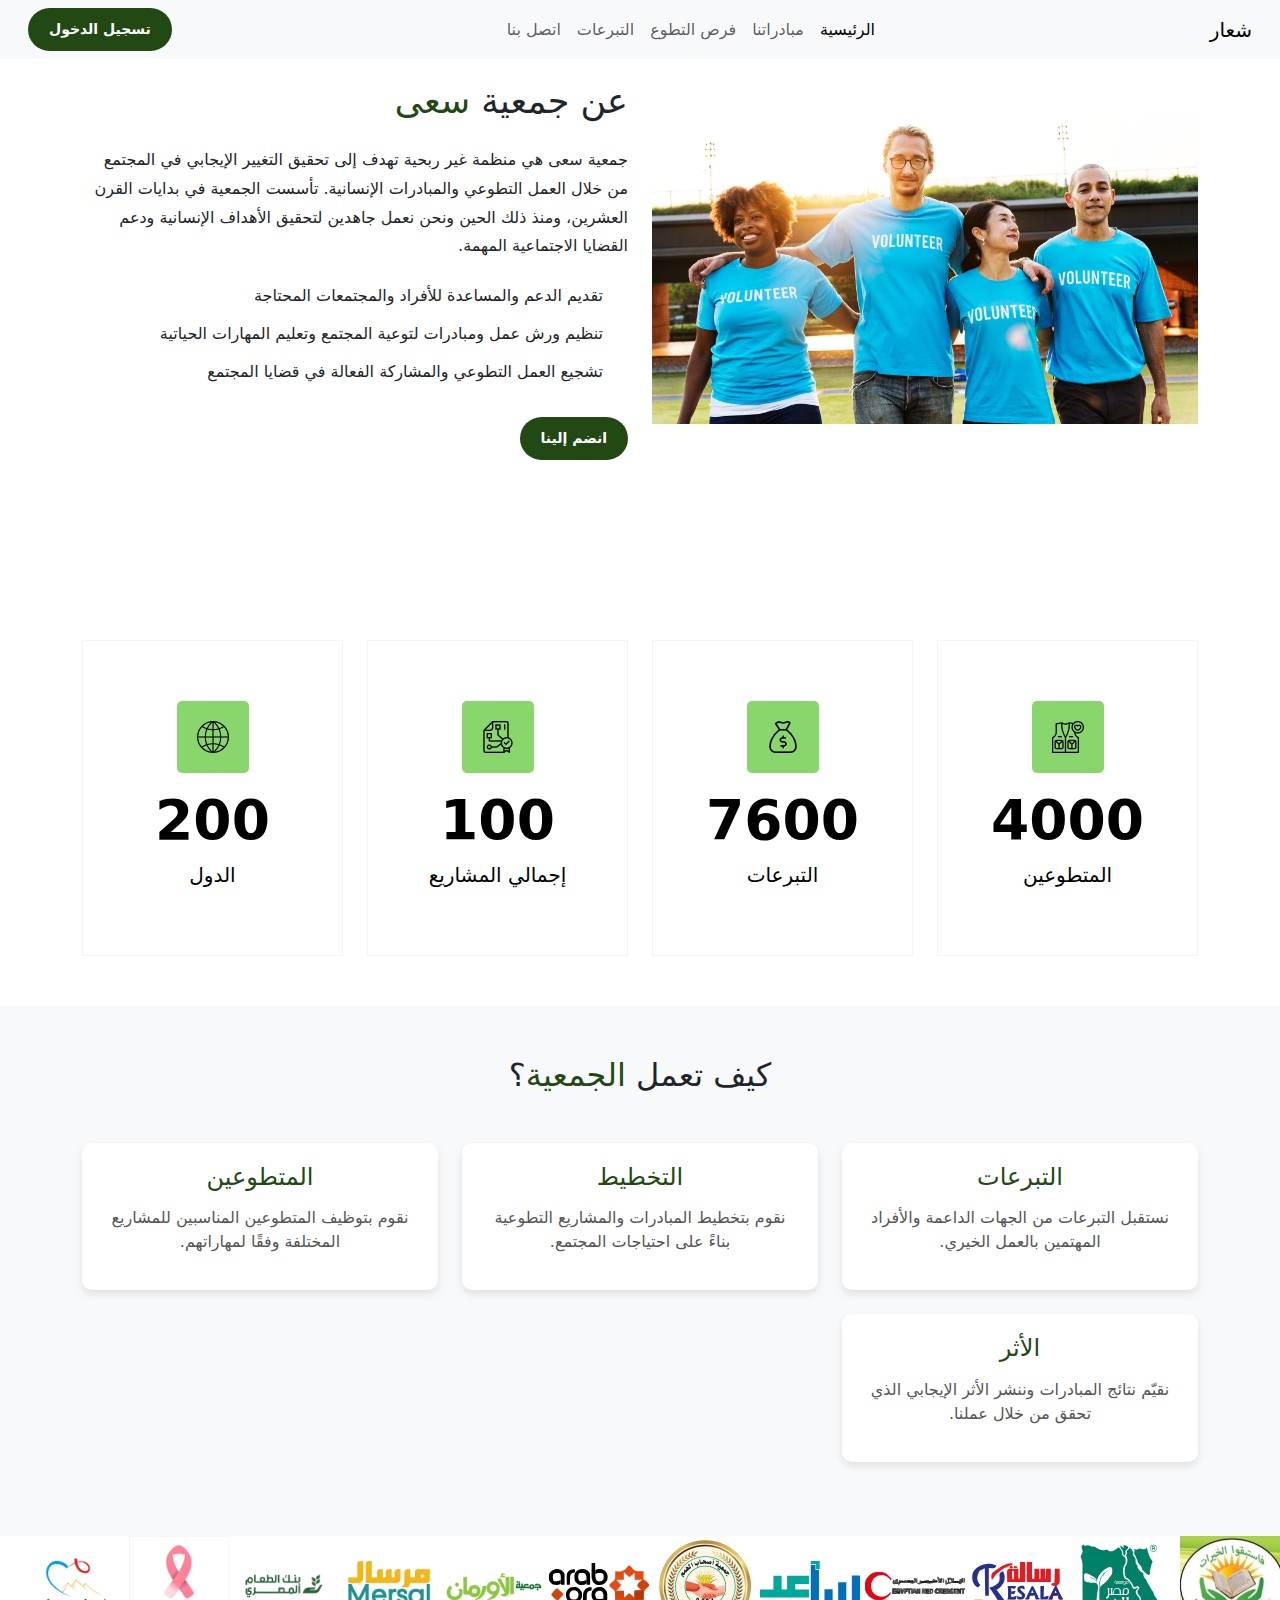
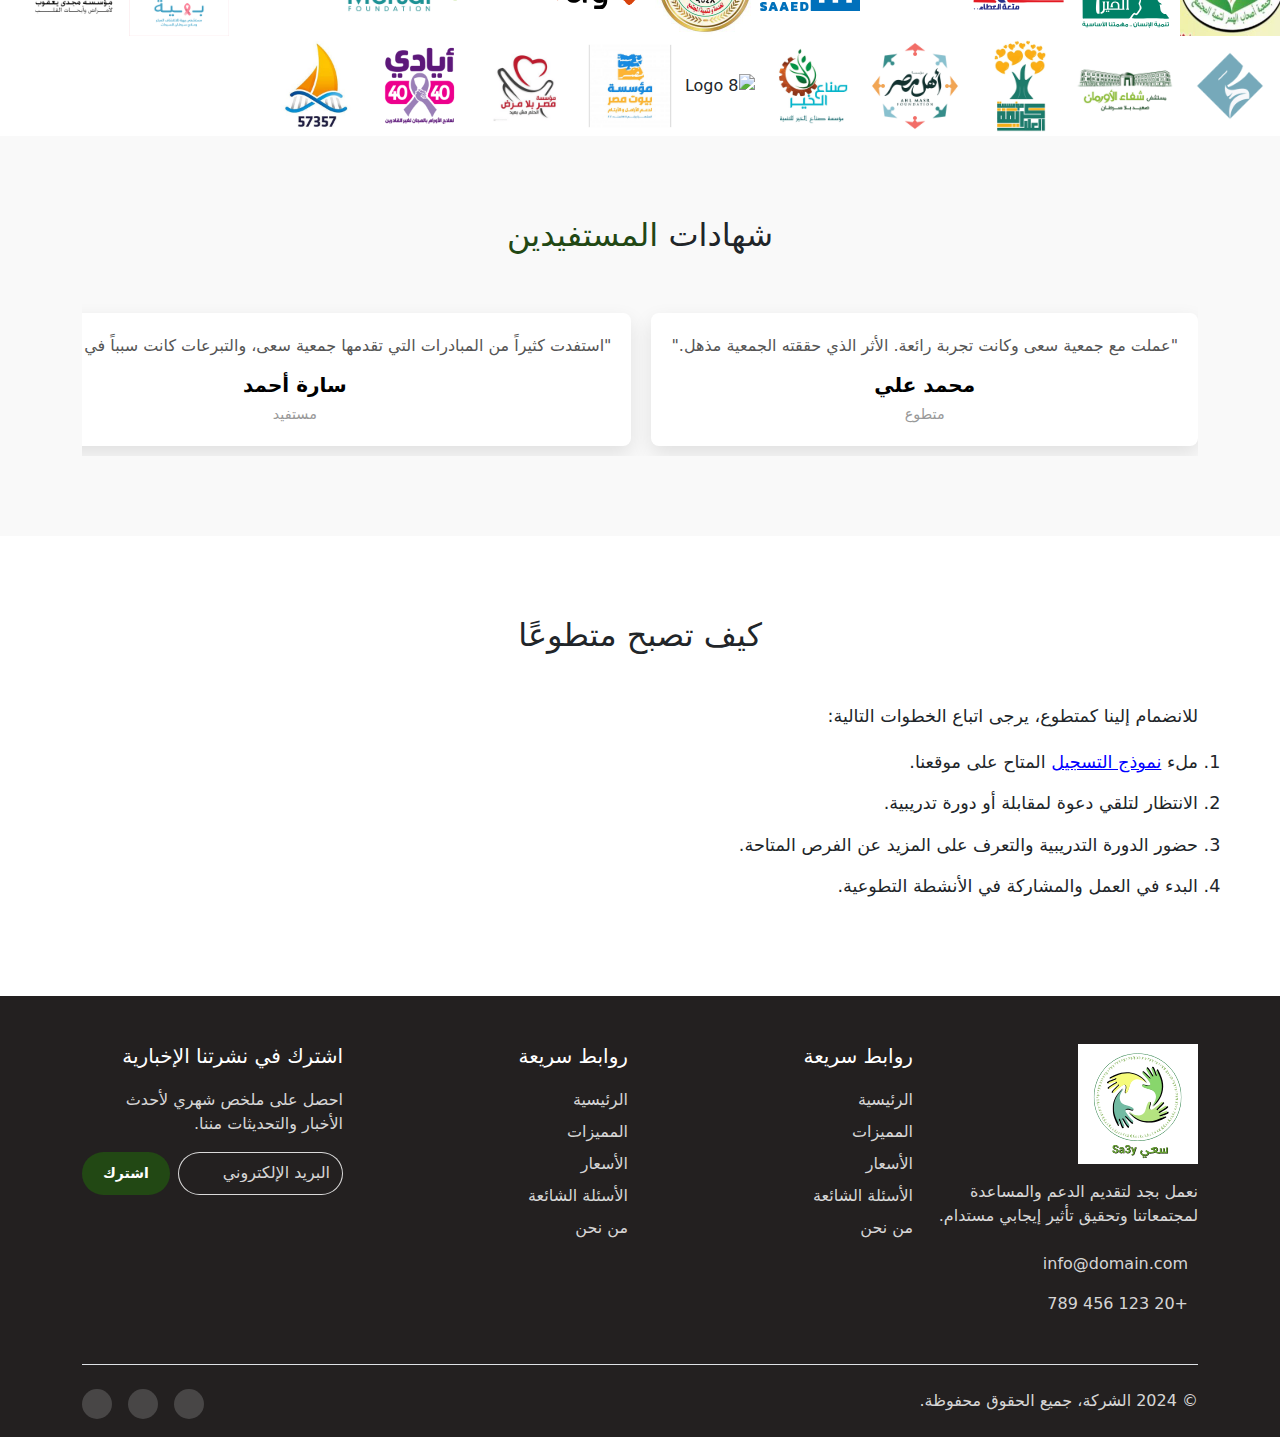
==== index.html @ 7fe9bce1 "feat: :lipstick: add more slick imgs" ====
<!DOCTYPE html>
<html lang="ar" dir="rtl">
  <head>
    <meta charset="UTF-8" />
    <meta name="viewport" content="width=device-width, initial-scale=1.0" />
    <title>Sayee</title>

    <link rel="stylesheet" href="css/bootstrap.min.css" />
    <link rel="stylesheet" href="css/variables.css" />
    <link rel="stylesheet" href="css/styles.css" />
    <link
      rel="stylesheet"
      href="https://cdnjs.cloudflare.com/ajax/libs/font-awesome/6.6.0/css/all.min.css"
      integrity="sha512-Kc323vGBEqzTmouAECnVceyQqyqdsSiqLQISBL29aUW4U/M7pSPA/gEUZQqv1cwx4OnYxTxve5UMg5GT6L4JJg=="
      crossorigin="anonymous"
      referrerpolicy="no-referrer"
    />

    <link rel="preconnect" href="https://fonts.googleapis.com" />
    <link rel="preconnect" href="https://fonts.gstatic.com" crossorigin />
    <link
      href="https://fonts.googleapis.com/css2?family=Yeseva+One&display=swap"
      rel="stylesheet"
    />

    <!-- slick -->
    <link
      rel="stylesheet"
      href="https://cdnjs.cloudflare.com/ajax/libs/slick-carousel/1.9.0/slick.min.css"
      integrity="sha512-yHknP1/AwR+yx26cB1y0cjvQUMvEa2PFzt1c9LlS4pRQ5NOTZFWbhBig+X9G9eYW/8m0/4OXNx8pxJ6z57x0dw=="
      crossorigin="anonymous"
      referrerpolicy="no-referrer"
    />

    <link
      rel="stylesheet"
      href="https://cdnjs.cloudflare.com/ajax/libs/slick-carousel/1.9.0/slick-theme.min.css"
      integrity="sha512-17EgCFERpgZKcm0j0fEq1YCJuyAWdz9KUtv1EjVuaOz8pDnh/0nZxmU6BBXwaaxqoi9PQXnRWqlcDB027hgv9A=="
      crossorigin="anonymous"
      referrerpolicy="no-referrer"
    />
  </head>
  <body>
    <header>
      <nav
        class="navbar navbar-expand-lg bg-body-tertiary position-fixed w-100 z-3"
      >
        <div class="container-fluid">
          <a class="navbar-brand" href="/">شعار</a>
          <button
            class="navbar-toggler"
            type="button"
            data-bs-toggle="collapse"
            data-bs-target="#navbarSupportedContent"
            aria-controls="navbarSupportedContent"
            aria-expanded="false"
            aria-label="تبديل التنقل"
          >
            <span class="navbar-toggler-icon"></span>
          </button>
          <div class="collapse navbar-collapse" id="navbarSupportedContent">
            <ul class="navbar-nav mx-auto mb-2 mb-lg-0">
              <li class="nav-item">
                <a class="nav-link active" aria-current="page" href="index.html"
                  >الرئيسية</a
                >
              </li>
              <li class="nav-item">
                <a class="nav-link" href="about.html">مبادراتنا</a>
              </li>
              <li class="nav-item">
                <a class="nav-link" href="volunteer-opportunity.html"
                  >فرص التطوع</a
                >
              </li>
              <li class="nav-item">
                <a class="nav-link" href="donate.html">التبرعات</a>
              </li>
              <li class="nav-item">
                <a class="nav-link" href="contact.html">اتصل بنا</a>
              </li>
            </ul>
            <a class="btn ms-3" href="login.html">تسجيل الدخول</a>
          </div>
        </div>
      </nav>
    </header>

    <section class="about-us section-padding">
      <div class="container">
        <div class="row align-items-center">
          <div class="col-12 col-lg-6 mb-4 mb-lg-0">
            <div>
              <img
                src="assets/imgs/aboutPage/vision.jpg"
                alt="mission"
                loading="lazy"
              />
            </div>
          </div>
          <div class="col-12 col-lg-6">
            <div class="about-txt">
              <h2 class="section-title mb-4">
                عن جمعية <span class="color">سعى</span>
              </h2>
              <p>
                جمعية سعى هي منظمة غير ربحية تهدف إلى تحقيق التغيير الإيجابي في
                المجتمع من خلال العمل التطوعي والمبادرات الإنسانية. تأسست
                الجمعية في بدايات القرن العشرين، ومنذ ذلك الحين ونحن نعمل جاهدين
                لتحقيق الأهداف الإنسانية ودعم القضايا الاجتماعية المهمة.
              </p>
              <ul>
                <li>تقديم الدعم والمساعدة للأفراد والمجتمعات المحتاجة</li>
                <li>
                  تنظيم ورش عمل ومبادرات لتوعية المجتمع وتعليم المهارات الحياتية
                </li>
                <li>تشجيع العمل التطوعي والمشاركة الفعالة في قضايا المجتمع</li>
              </ul>
              <a href="#" class="btn">انضم إلينا</a>
            </div>
          </div>
        </div>
      </div>
    </section>

    <section class="counter-area">
      <div class="container">
        <div class="row">
          <div class="col-md-3 col-sm-6">
            <div class="single-counter">
              <img src="assets/imgs/homePage/ct1.png" alt="ct1" />
              <span class="counter">4000</span>
              <h3>المتطوعين</h3>
            </div>
          </div>
          <div class="col-md-3 col-sm-6">
            <div class="single-counter">
              <img src="assets/imgs/homePage/ct2.png" alt="ct2" />
              <span class="counter">7600</span>
              <h3>التبرعات</h3>
            </div>
          </div>
          <div class="col-md-3 col-sm-6">
            <div class="single-counter">
              <img src="assets/imgs/homePage/ct3.png" alt="ct3" />
              <span class="counter">100</span>
              <h3>إجمالي المشاريع</h3>
            </div>
          </div>
          <div class="col-md-3 col-sm-6">
            <div class="single-counter">
              <img src="assets/imgs/homePage/ct4.png" alt="ct4" />
              <span class="counter">200</span>
              <h3>الدول</h3>
            </div>
          </div>
        </div>
      </div>
    </section>

    <section id="how-it-works" class="how-it-works section-padding">
      <div class="container">
        <h2 class="section-title mb-5">
          كيف تعمل <span class="color">الجمعية</span>؟
        </h2>
        <div class="row">
          <div class="col-md-6 col-lg-4 mb-4">
            <div class="step">
              <h3>التبرعات</h3>
              <p>
                نستقبل التبرعات من الجهات الداعمة والأفراد المهتمين بالعمل
                الخيري.
              </p>
            </div>
          </div>
          <div class="col-md-6 col-lg-4 mb-4">
            <div class="step">
              <h3>التخطيط</h3>
              <p>
                نقوم بتخطيط المبادرات والمشاريع التطوعية بناءً على احتياجات
                المجتمع.
              </p>
            </div>
          </div>
          <div class="col-md-6 col-lg-4 mb-4">
            <div class="step">
              <h3>المتطوعين</h3>
              <p>
                نقوم بتوظيف المتطوعين المناسبين للمشاريع المختلفة وفقًا
                لمهاراتهم.
              </p>
            </div>
          </div>
          <div class="col-md-6 col-lg-4 mb-4">
            <div class="step">
              <h3>الأثر</h3>
              <p>
                نقيّم نتائج المبادرات وننشر الأثر الإيجابي الذي تحقق من خلال
                عملنا.
              </p>
            </div>
          </div>
        </div>
      </div>
    </section>

    <div class="slick">
      <img src="assets/imgs/scroller_logos/logo_1.svg" alt="Logo 1" />
      <img src="assets/imgs/scroller_logos/logo_2.svg" alt="Logo 2" />
      <img src="assets/imgs/scroller_logos/logo_3.svg" alt="Logo 3" />
      <img src="assets/imgs/scroller_logos/logo_4.svg" alt="Logo 4" />
      <img src="assets/imgs/scroller_logos/logo_5.svg" alt="Logo 5" />
      <img src="assets/imgs/scroller_logos/logo_6.svg" alt="Logo 6" />
      <img src="assets/imgs/scroller_logos/logo_7.svg" alt="Logo 7" />
      <img src="assets/imgs/scroller_logos/logo_8.svg" alt="Logo 8" />
      <img src="assets/imgs/scroller_logos/logo_9.png" alt="Logo 8" />
      <img src="assets/imgs/scroller_logos/logo_10.png" alt="Logo 8" />
      <img src="assets/imgs/scroller_logos/logo_11.png" alt="Logo 8" />
      <img src="assets/imgs/scroller_logos/logo_12.png" alt="Logo 8" />
      <img src="assets/imgs/scroller_logos/logo_13.png" alt="Logo 8" />
      <img src="assets/imgs/scroller_logos/logo_14.png" alt="Logo 8" />
      <img src="assets/imgs/scroller_logos/logo_15.png" alt="Logo 8" />
      <img src="assets/imgs/scroller_logos/logo_16.png" alt="Logo 8" />
      <img src="assets/imgs/scroller_logos/logo_17.png" alt="Logo 8" />
      <img src="assets/imgs/scroller_logos/logo_18.png" alt="Logo 8" />
      <img src="assets/imgs/scroller_logos/logo_19.png" alt="Logo 8" />
      <img src="assets/imgs/scroller_logos/logo_20.png" alt="Logo 8" />
      <img src="assets/imgs/scroller_logos/logo_21.png" alt="Logo 8" />
      <img src="assets/imgs/scroller_logos/logo_22.jpg" alt="Logo 8" />
    </div>

    <section class="testimonials section-padding">
      <div class="container">
        <h2 class="section-title mb-5 text-center">
          شهادات <span class="color">المستفيدين</span>
        </h2>
        <div class="testimonials-wrapper">
          <div class="testimonial">
            <p>
              "عملت مع جمعية سعى وكانت تجربة رائعة. الأثر الذي حققته الجمعية
              مذهل."
            </p>
            <h5>محمد علي</h5>
            <span>متطوع</span>
          </div>
          <div class="testimonial">
            <p>
              "استفدت كثيراً من المبادرات التي تقدمها جمعية سعى، والتبرعات كانت
              سبباً في تحسين حياتي."
            </p>
            <h5>سارة أحمد</h5>
            <span>مستفيد</span>
          </div>
          <div class="testimonial">
            <p>"دائماً ما أجد الدعم والتوجيه من الجمعية."</p>
            <h5>أحمد خالد</h5>
            <span>مستفيد</span>
          </div>
          <div class="testimonial">
            <p>"دائماً ما أجد الدعم والتوجيه من الجمعية."</p>
            <h5>أحمد خالد</h5>
            <span>مستفيد</span>
          </div>
          <div class="testimonial">
            <p>"دائماً ما أجد الدعم والتوجيه من الجمعية."</p>
            <h5>أحمد خالد</h5>
            <span>مستفيد</span>
          </div>
          <div class="testimonial">
            <p>"دائماً ما أجد الدعم والتوجيه من الجمعية."</p>
            <h5>أحمد خالد</h5>
            <span>مستفيد</span>
          </div>
          <div class="testimonial">
            <p>"دائماً ما أجد الدعم والتوجيه من الجمعية."</p>
            <h5>أحمد خالد</h5>
            <span>مستفيد</span>
          </div>
        </div>
      </div>
    </section>

    <section class="volunteer-registration section-padding">
      <div class="container">
        <h2 class="section-title mb-5 text-center">كيف تصبح متطوعًا</h2>
        <p>للانضمام إلينا كمتطوع، يرجى اتباع الخطوات التالية:</p>
        <ol>
          <li>
            ملء
            <a
              href="#"
              style="text-decoration: underline; color: inherit; color: blue"
              >نموذج التسجيل</a
            >
            المتاح على موقعنا.
          </li>
          <li>الانتظار لتلقي دعوة لمقابلة أو دورة تدريبية.</li>
          <li>حضور الدورة التدريبية والتعرف على المزيد عن الفرص المتاحة.</li>
          <li>البدء في العمل والمشاركة في الأنشطة التطوعية.</li>
        </ol>
      </div>
    </section>

    <footer class="pt-5 pb-2">
      <div class="container">
        <div class="row">
          <div class="col-sm-4 col-md-6 col-lg-3 mb-4">
            <a
              href="/"
              class="d-flex align-items-center mb-3 link-body-emphasis text-decoration-none"
            >
              <img
                src="assets/imgs/logo.svg"
                alt="شعار"
                width="120"
                height="120"
              />
            </a>
            <p>
              نعمل بجد لتقديم الدعم والمساعدة لمجتمعاتنا وتحقيق تأثير إيجابي
              مستدام.
            </p>
            <ul class="contact-info d-flex flex-column gap-3 mt-4">
              <li class="d-flex">
                <span class="icon">
                  <i class="fa-solid fa-phone"></i>
                </span>
                <span>info@domain.com</span>
              </li>
              <li>
                <span class="icon">
                  <i class="fa-solid fa-envelope"></i>
                </span>
                <span>+20 123 456 789</span>
              </li>
            </ul>
          </div>

          <div class="col-sm-4 col-md-6 col-lg-3 mb-3">
            <h5>روابط سريعة</h5>
            <ul class="nav flex-column">
              <li class="nav-item mb-2">
                <a href="#" class="nav-link p-0">الرئيسية</a>
              </li>
              <li class="nav-item mb-2">
                <a href="#" class="nav-link p-0">المميزات</a>
              </li>
              <li class="nav-item mb-2">
                <a href="#" class="nav-link p-0">الأسعار</a>
              </li>
              <li class="nav-item mb-2">
                <a href="#" class="nav-link p-0">الأسئلة الشائعة</a>
              </li>
              <li class="nav-item mb-2">
                <a href="#" class="nav-link p-0">من نحن</a>
              </li>
            </ul>
          </div>

          <div class="col-sm-4 col-md-6 col-lg-3 mb-3">
            <h5>روابط سريعة</h5>
            <ul class="nav flex-column">
              <li class="nav-item mb-2">
                <a href="#" class="nav-link p-0">الرئيسية</a>
              </li>
              <li class="nav-item mb-2">
                <a href="#" class="nav-link p-0">المميزات</a>
              </li>
              <li class="nav-item mb-2">
                <a href="#" class="nav-link p-0">الأسعار</a>
              </li>
              <li class="nav-item mb-2">
                <a href="#" class="nav-link p-0">الأسئلة الشائعة</a>
              </li>
              <li class="nav-item mb-2">
                <a href="#" class="nav-link p-0">من نحن</a>
              </li>
            </ul>
          </div>

          <div class="col-sm-12 col-md-6 col-lg-3 mb-3">
            <form>
              <h5>اشترك في نشرتنا الإخبارية</h5>
              <p>احصل على ملخص شهري لأحدث الأخبار والتحديثات مننا.</p>
              <div class="d-flex flex-column flex-sm-row w-100 gap-2">
                <label for="newsletter1" class="visually-hidden"
                  >البريد الإلكتروني</label
                >
                <input
                  id="newsletter1"
                  type="text"
                  class="form-control"
                  placeholder="البريد الإلكتروني"
                />
                <button class="btn" type="button">اشترك</button>
              </div>
            </form>
          </div>
        </div>

        <div
          class="d-flex flex-column flex-sm-row justify-content-between pt-4 mt-4 border-top rights"
        >
          <p>© 2024 الشركة، جميع الحقوق محفوظة.</p>
          <ul class="list-unstyled d-flex">
            <li>
              <a class="link-body-emphasis" href="#">
                <i class="fa-brands fa-x-twitter"></i>
              </a>
            </li>
            <li class="me-3">
              <a class="link-body-emphasis" href="#">
                <i class="fa-brands fa-instagram"></i>
              </a>
            </li>
            <li class="me-3">
              <a class="link-body-emphasis" href="#">
                <i class="fa-brands fa-facebook"></i>
              </a>
            </li>
          </ul>
        </div>
      </div>
    </footer>

    <!-- slick -->

    <script
      src="https://cdnjs.cloudflare.com/ajax/libs/jquery/3.7.1/jquery.min.js"
      integrity="sha512-v2CJ7UaYy4JwqLDIrZUI/4hqeoQieOmAZNXBeQyjo21dadnwR+8ZaIJVT8EE2iyI61OV8e6M8PP2/4hpQINQ/g=="
      crossorigin="anonymous"
      referrerpolicy="no-referrer"
    ></script>
    <script
      src="https://cdnjs.cloudflare.com/ajax/libs/jquery-migrate/3.5.2/jquery-migrate.min.js"
      integrity="sha512-BzvgYEoHXuphX+g7B/laemJGYFdrq4fTKEo+B3PurSxstMZtwu28FHkPKXu6dSBCzbUWqz/rMv755nUwhjQypw=="
      crossorigin="anonymous"
      referrerpolicy="no-referrer"
    ></script>
    <script
      src="https://cdnjs.cloudflare.com/ajax/libs/slick-carousel/1.9.0/slick.min.js"
      integrity="sha512-HGOnQO9+SP1V92SrtZfjqxxtLmVzqZpjFFekvzZVWoiASSQgSr4cw9Kqd2+l8Llp4Gm0G8GIFJ4ddwZilcdb8A=="
      crossorigin="anonymous"
      referrerpolicy="no-referrer"
    ></script>

    <script src="js/bootstrap.min.js"></script>
    <script src="js/index.js"></script>
    <!-- slick -->
  </body>
</html>
---- css/variables.css ----
:root {
  --main-color: #224814;
  --white-color: #fff;
  --black-color: #000;
  --paragraph-color: #575a7b;
  --btn-hover-color: #73bba3;
  --main-transition: 0.4s;
  --bg-green-color: #b4e380;
  --border-color: #ededed;
}
---- css/styles.css ----
* {
  box-sizing: border-box;
  padding: 0;
  margin: 0;
}

body {
  font-family: system-ui;
  overflow-x: hidden;
  direction: rtl;
}
ul {
  list-style: none;
  padding: 0;
  margin: 0;
}
a {
  text-decoration: none;
}

.wrapper {
  padding-top: 120px;
}
img {
  max-width: 100%;
}
.section-padding {
  padding: 80px 0;
}
.color {
  color: var(--main-color);
}
.btn {
  background-color: var(--main-color);
  color: var(--white-color);
  padding: 10px 20px;
  font-size: 14px;
  letter-spacing: 0.5px;
  border-radius: 50px;
  font-weight: bold;
  transition: var(--main-transition);
}
.btn:hover,
.btn:active {
  background-color: var(--btn-hover-color);
  color: var(--black-color);
}

.about-us {
  .section-title {
    font-size: 35px;
  }
  p {
    font-size: 16px;
    line-height: 1.8;
  }
  ul {
    margin: 20px 0 30px;
    li {
      font-weight: 500;
      line-height: 30px;
      position: relative;
      margin-bottom: 8px;
      padding-right: 25px;
    }
    li:before {
      content: "\f058";
      font-family: fontawesome;
      position: absolute;
      right: 0;
      color: var(--main-color);
    }
  }
}

.slick {
  overflow: hidden;
  .slick-list {
    text-align: center;
  }
  .slick-track {
    display: flex !important;
    justify-content: center !important;
    align-items: center !important;
    gap: 50px;
  }

  .slick-slide {
    margin: 0 10px;
    padding: 0;
  }
  @media (max-width: 767px) {
    .slick-slide {
      width: 500px !important;
    }
  }
  img {
    width: 100px !important;
    height: auto;
  }
  @media (max-width: 767px) {
    img {
      width: 250px !important;
    }
  }
}

.counter-area {
  padding: 50px 0;
  margin-top: 50px;
  .single-counter {
    text-align: center;
    padding: 60px 0;
    transition: transform 0.4s ease, box-shadow 0.4s ease;
    border: 1px solid #80808017;
    img {
      background-color: #88d66c;
      padding: 20px;
      border-radius: 5px;
      max-width: 100%;
      object-fit: cover;
    }
    .counter {
      display: block;
      margin: 20px 0 15px;
      font-size: 55px;
      font-weight: 700;
      color: var(--black-color);
      line-height: 1;
    }
    h3 {
      font-weight: 400;
      font-size: 20px;
      color: var(--black-color);
    }
    &:hover {
      transform: scale(1.05);
      box-shadow: 0 4px 20px rgba(0, 0, 0, 0.2);
    }
  }
}

.how-it-works {
  background-color: #f7f9fa;
  text-align: center;
  padding: 50px 0;

  .step {
    padding: 20px;
    background-color: var(--white-color);
    border-radius: 10px;
    box-shadow: 0 4px 8px rgba(0, 0, 0, 0.1);

    .icon {
      margin-bottom: 20px;
      img {
        width: 80px;
        height: 80px;
      }
    }
    h3 {
      font-size: 24px;
      margin-bottom: 15px;
      color: var(--main-color);
    }
  }

  p {
    font-size: 16px;
    color: #555;
  }
}

.testimonials {
  background-color: #f9f9f9;
  padding: 80px 0;
  overflow: hidden;

  .testimonials-wrapper {
    display: flex;
    gap: 20px;
    overflow-x: auto;
    padding: 10px 0;
    scroll-behavior: smooth;
  }

  .testimonials-wrapper::-webkit-scrollbar {
    height: 10px;
    background-color: #aaa;
  }
  .testimonials-wrapper::-webkit-scrollbar-thumb {
    background-color: var(--main-color);
    border-radius: 5px;
    transition: var(--main-transition);
  }

  .testimonial {
    background-color: #fff;
    border-radius: 8px;
    padding: 20px;
    min-width: 300px;
    box-shadow: 0 8px 20px rgba(0, 0, 0, 0.1);
    text-align: center;
    flex-shrink: 0;
    transition: transform var(--main-transition) ease-in-out;
  }

  .testimonial:hover {
    transform: translateY(-10px);
  }

  .testimonial p {
    font-size: 1rem;
    line-height: 1.6;
    color: #555;
    margin-bottom: 15px;
  }

  .testimonial h5 {
    font-size: 1.25rem;
    font-weight: 600;
    color: var(--black-color);
    margin-bottom: 5px;
  }

  .testimonial span {
    font-size: 0.9rem;
    font-weight: 500;
    color: #999;
  }

  @media (max-width: 768px) {
    .testimonials .section-title {
      font-size: 2rem;
    }

    .testimonial {
      min-width: 250px;
    }

    .testimonials-wrapper {
      gap: 15px;
    }
  }
}

.volunteer-registration {
  p {
    font-size: 1.1rem;
    margin-bottom: 20px;
    line-height: 1.5;
  }
  ol {
    margin-left: 20px;
    padding-left: 20px;
    li {
      margin-bottom: 15px;
      font-size: 1.1rem;
      line-height: 1.5;
    }
  }
  @media (max-width: 768px) {
    .section-title {
      font-size: 2rem;
    }

    .volunteer-benefits li,
    .volunteer-registration li {
      font-size: 1rem;
    }
  }
}

footer {
  background-color: #232020;
  h5 {
    color: var(--white-color);
    margin-bottom: 20px;
  }
  .nav-link {
    color: #ffffffd4;
    transition: var(--main-transition);
  }
  .nav-link:hover {
    color: #f6fb7a;
  }
  .link-body-emphasis + p {
    color: #ffffffd4;
  }
  .contact-info {
    li {
      color: #ffffffd4;
      .icon {
        margin-left: 10px;
      }
    }
  }
  form {
    p {
      color: #ffffffd4;
    }
    .form-control {
      box-shadow: none !important;
      border: 0;
      outline: 0;
      border: 1px solid #ffffffd4 !important;
      background-color: #232020;
      border-radius: 50px;
      color: var(--white-color) !important;
      padding-left: 20px;
    }
    .form-control:active,
    .form-control:focus {
      background-color: #232020;
    }
    .form-control::placeholder {
      color: #ffffffd4;
    }
    .btn {
      background-color: var(--main-color);
      color: var(--white-color);
      border-radius: 50px;
      transition: var(--main-transition);
    }
    .btn:hover {
      background-color: var(--btn-hover-color);
    }
  }
  .rights {
    p {
      color: #ffffffd4;
    }
    .link-body-emphasis {
      background-color: #484646;
      width: 30px;
      height: 30px;
      display: flex;
      align-items: center;
      justify-content: center;
      border-radius: 50%;
      color: var(--white-color) !important;
      transition: var(--main-transition);
    }
    .link-body-emphasis:hover {
      background-color: #f6fb7a;
      transform: translateY(-10px);
    }
    .link-body-emphasis:hover i {
      color: var(--black-color);
    }
  }
}
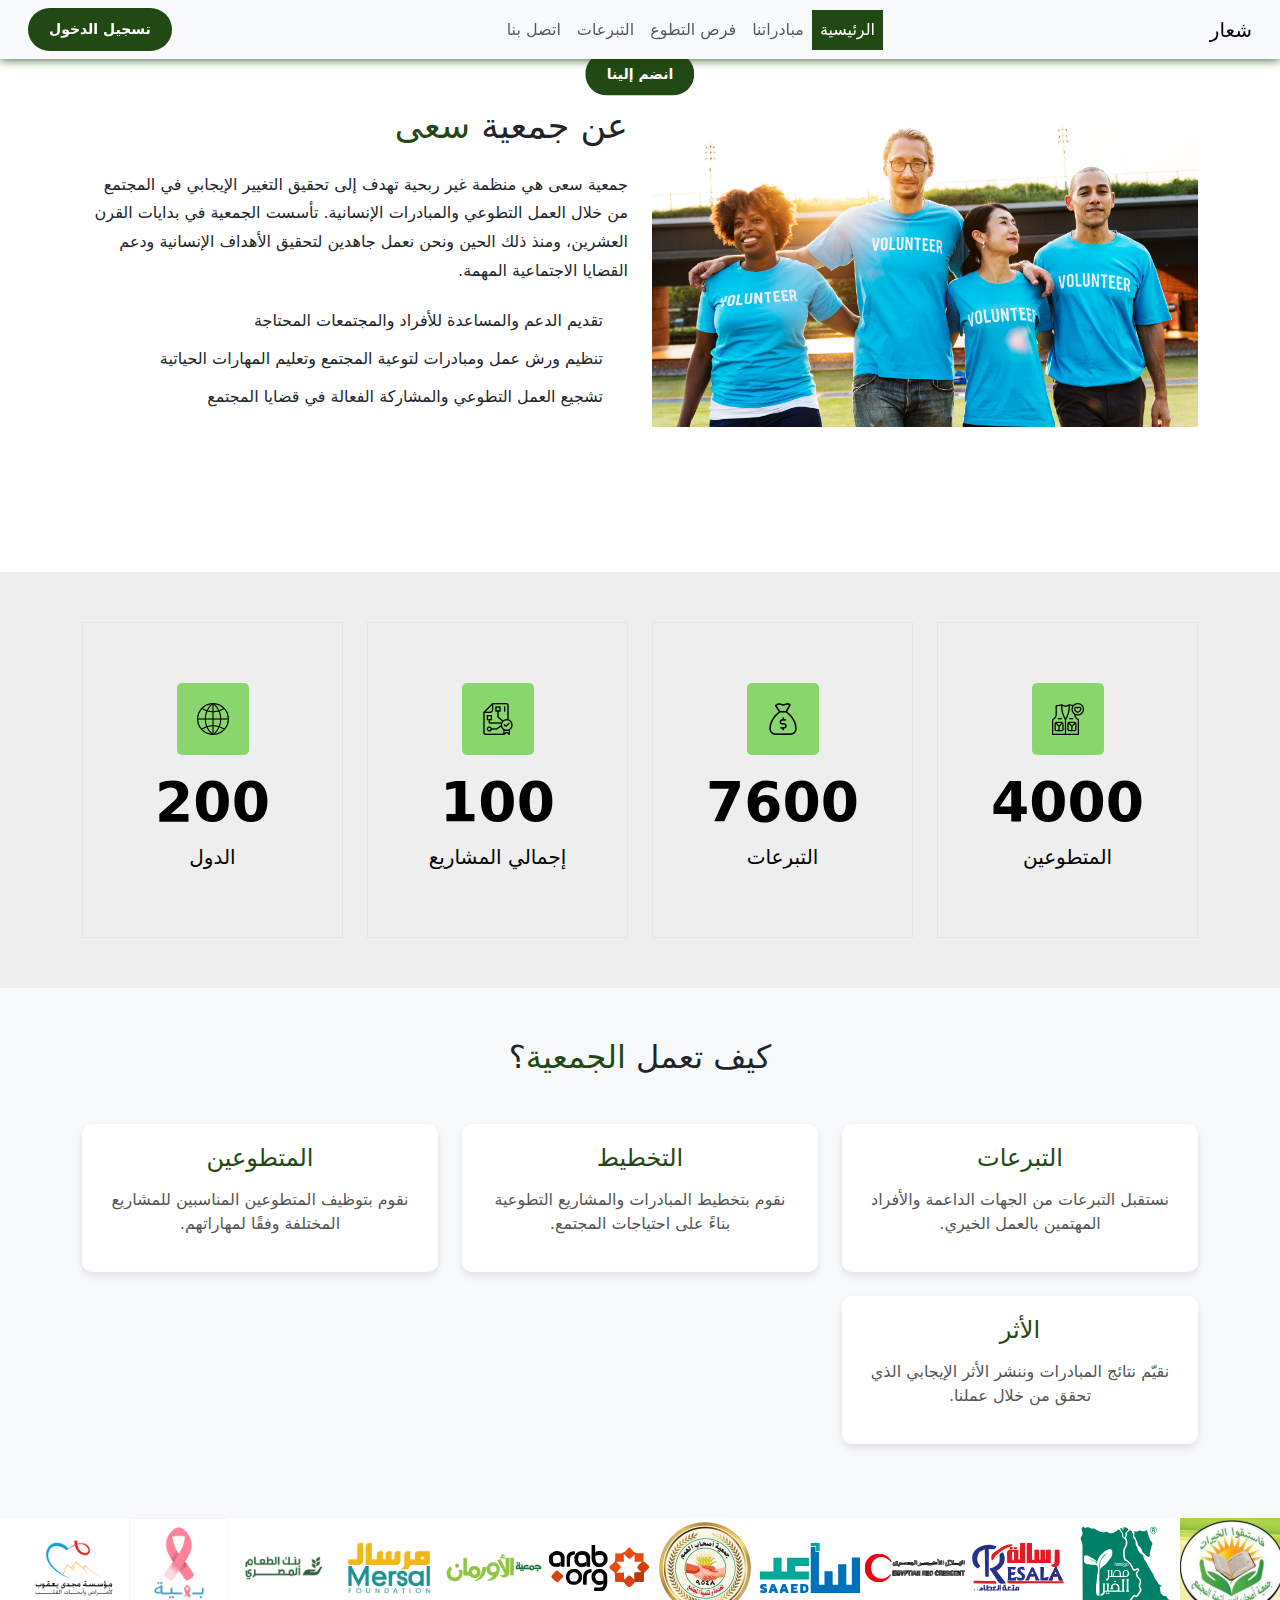
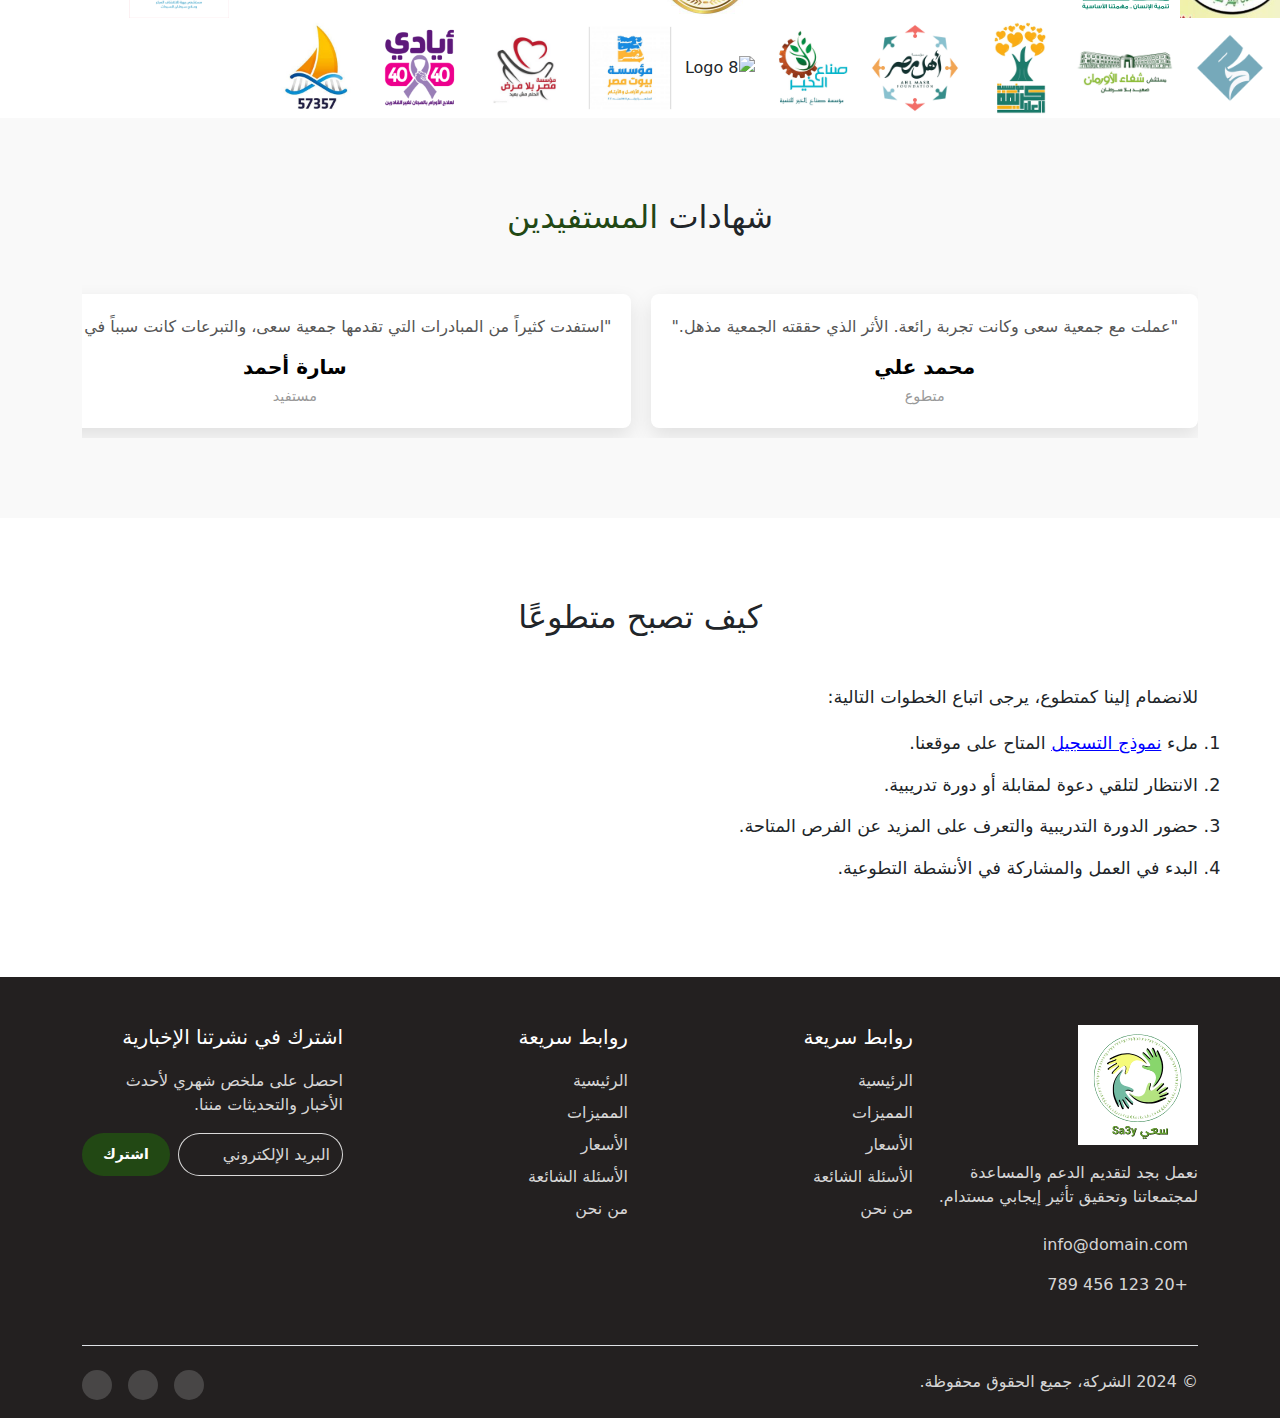
==== commit 706ff294: "update header active link" ====
--- a/index.html
+++ b/index.html
@@ -61,7 +61,10 @@
           <div class="collapse navbar-collapse" id="navbarSupportedContent">
             <ul class="navbar-nav mx-auto mb-2 mb-lg-0">
               <li class="nav-item">
-                <a class="nav-link active" aria-current="page" href="index.html"
+                <a
+                  class="nav-link active-link"
+                  aria-current="page"
+                  href="index.html"
                   >الرئيسية</a
                 >
               </li>
@@ -85,6 +88,37 @@
         </div>
       </nav>
     </header>
+
+    <section class="landing" id="landing">
+      <div class="landing-slick">
+        <img
+          src="assets/imgs/landingSection/landing_1.jpg"
+          alt="landing 1"
+          loading="lazy"
+        />
+        <img
+          src="assets/imgs/landingSection/landing_2.jpg"
+          alt="landing 2"
+          loading="lazy"
+        />
+        <img
+          src="assets/imgs/landingSection/landing_3.jpg"
+          alt="landing 3"
+          loading="lazy"
+        />
+        <img
+          src="assets/imgs/landingSection/landing_4.jpg"
+          alt="landing 4"
+          loading="lazy"
+        />
+      </div>
+
+      <div class="text">
+        <h2>مرحباً بكم في سعى!</h2>
+        <p>انضم إلينا لمساعدة المجتمع وتحقيق التغيير الإيجابي.</p>
+        <a href="#" class="btn">انضم إلينا</a>
+      </div>
+    </section>
 
     <section class="about-us section-padding">
       <div class="container">
@@ -116,7 +150,6 @@
                 </li>
                 <li>تشجيع العمل التطوعي والمشاركة الفعالة في قضايا المجتمع</li>
               </ul>
-              <a href="#" class="btn">انضم إلينا</a>
             </div>
           </div>
         </div>
--- a/css/styles.css
+++ b/css/styles.css
@@ -46,6 +46,85 @@
   color: var(--black-color);
 }
 
+
+
+header {
+  .navbar{
+    box-shadow: 0 0 10px var(--main-color);
+  }
+  .nav-link:hover {
+    background-color: var(--border-color);
+  }
+  .nav-link.active-link {
+    background-color: var(--main-color);
+    color: var(--white-color);
+  }
+
+}
+
+.landing {
+  position: relative;
+  .landing-slick {
+    img {
+      max-width: 100%;
+      height: auto;
+      object-fit: cover;
+    }
+
+    .slick-prev,
+    .slick-next {
+      position: absolute;
+      top: 50%;
+      transform: translateY(-50%);
+      z-index: 1;
+    }
+
+    .slick-prev {
+      right: 10px;
+    }
+
+    .slick-next {
+      left: 10px;
+    }
+  }
+  .text {
+    position: absolute;
+    z-index: 2;
+    left: 50%;
+    top: 50%;
+    transform: translate(-50%, -50%);
+    text-align: center;
+    h2 {
+      color: var(--white-color);
+      font-size: 50px;
+      margin-bottom: 20px;
+    }
+    p {
+      color: var(--border-color);
+      margin-bottom: 20px;
+    }
+    button {
+      border: none;
+      background-color: var(--main-color);
+      color: var(--white-color);
+      padding: 10px 15px;
+      border-radius: 10px;
+      font-weight: bold;
+      font-size: 20px;
+    }
+  }
+}
+.landing::before {
+  content: "";
+  width: 100%;
+  height: 100%;
+  position: absolute;
+  left: 0;
+  top: 0;
+  background-color: rgba(0, 0, 0, 55%);
+  z-index: 1;
+}
+
 .about-us {
   .section-title {
     font-size: 35px;
@@ -108,6 +187,7 @@
 .counter-area {
   padding: 50px 0;
   margin-top: 50px;
+  background-color: #eee;
   .single-counter {
     text-align: center;
     padding: 60px 0;
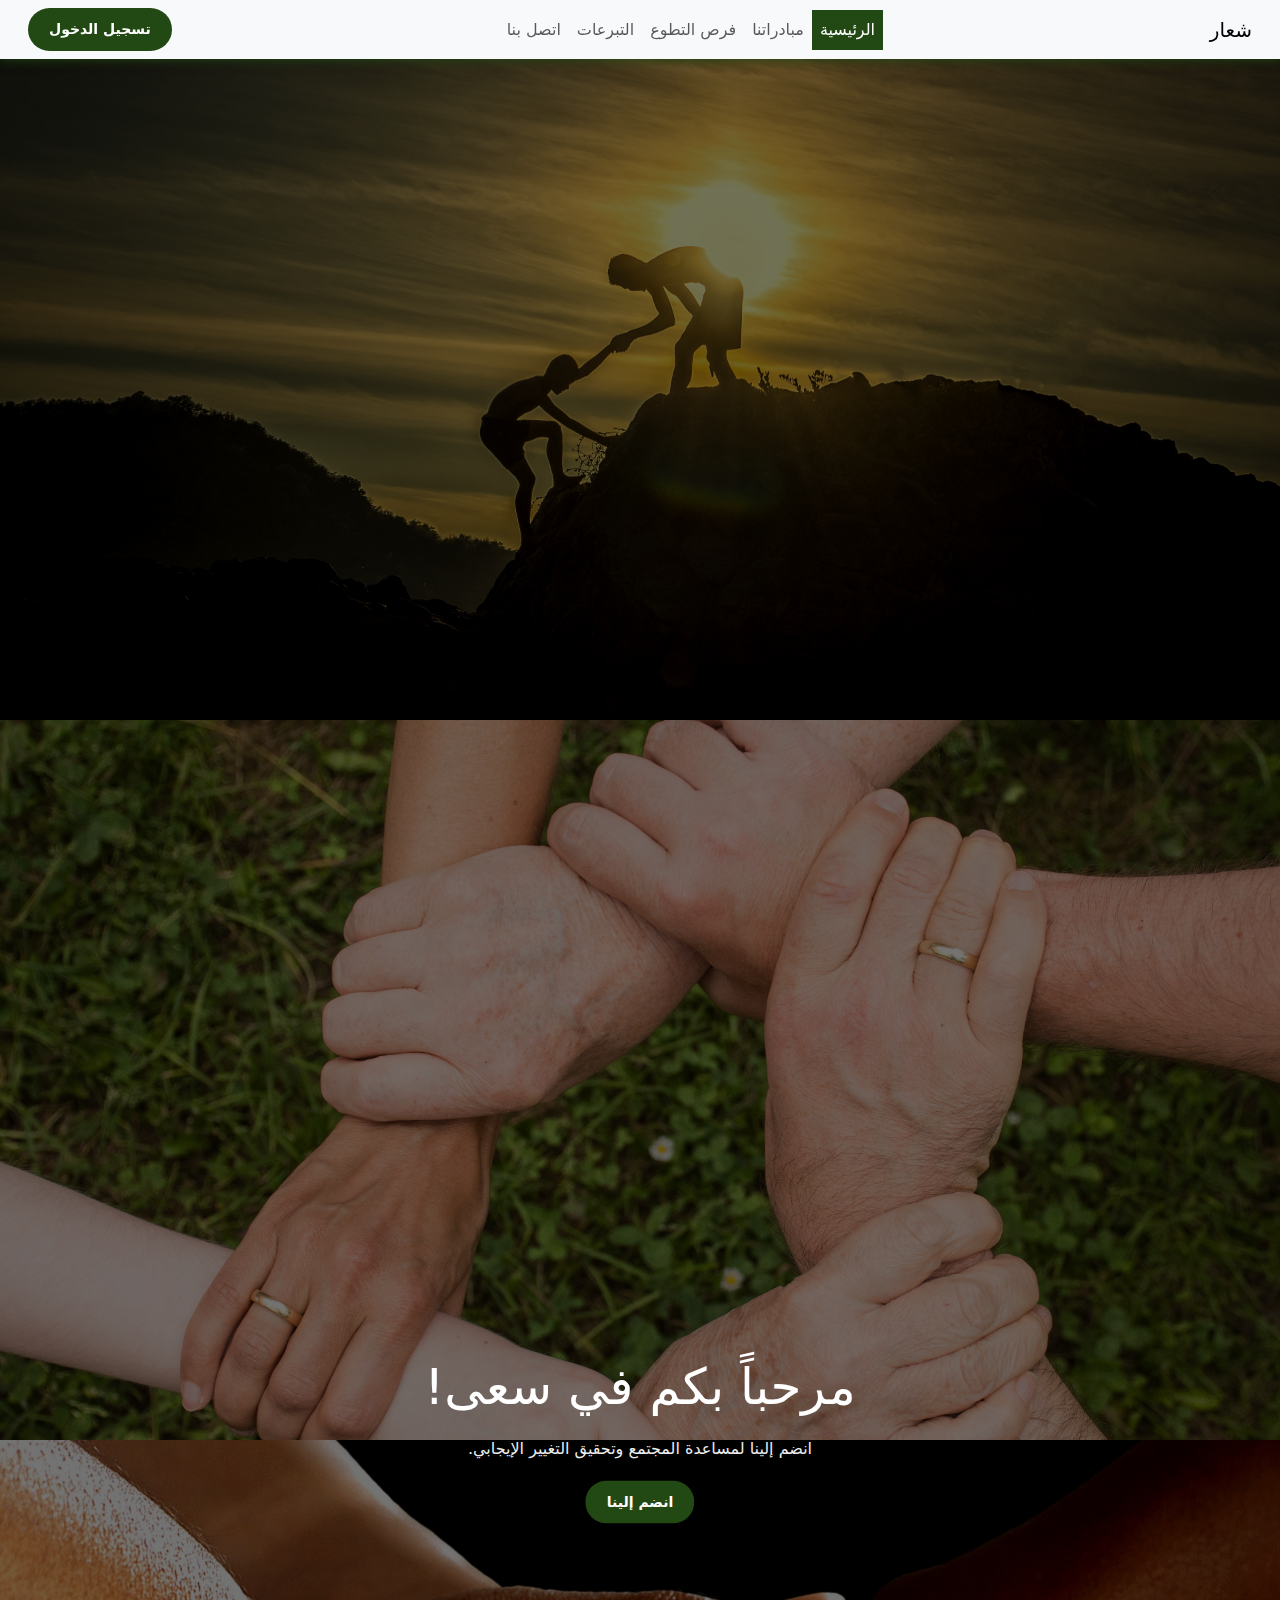
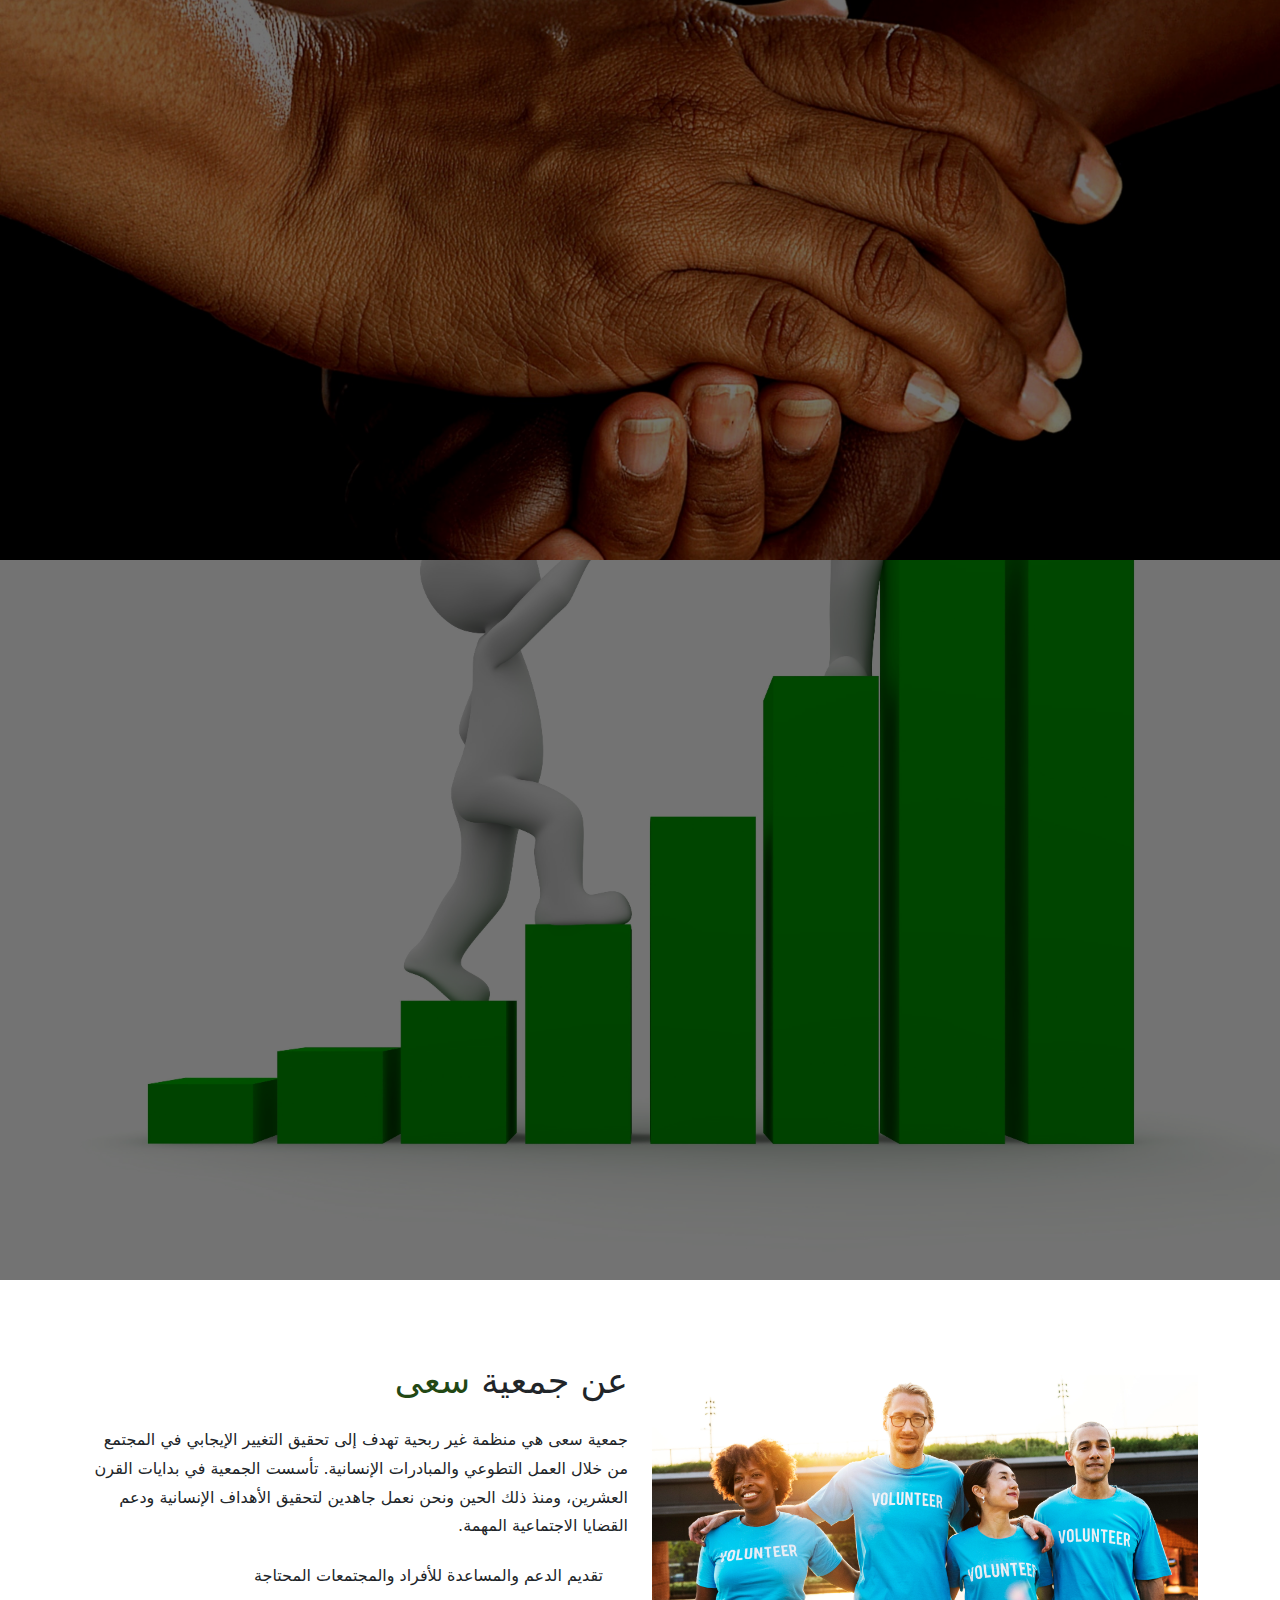
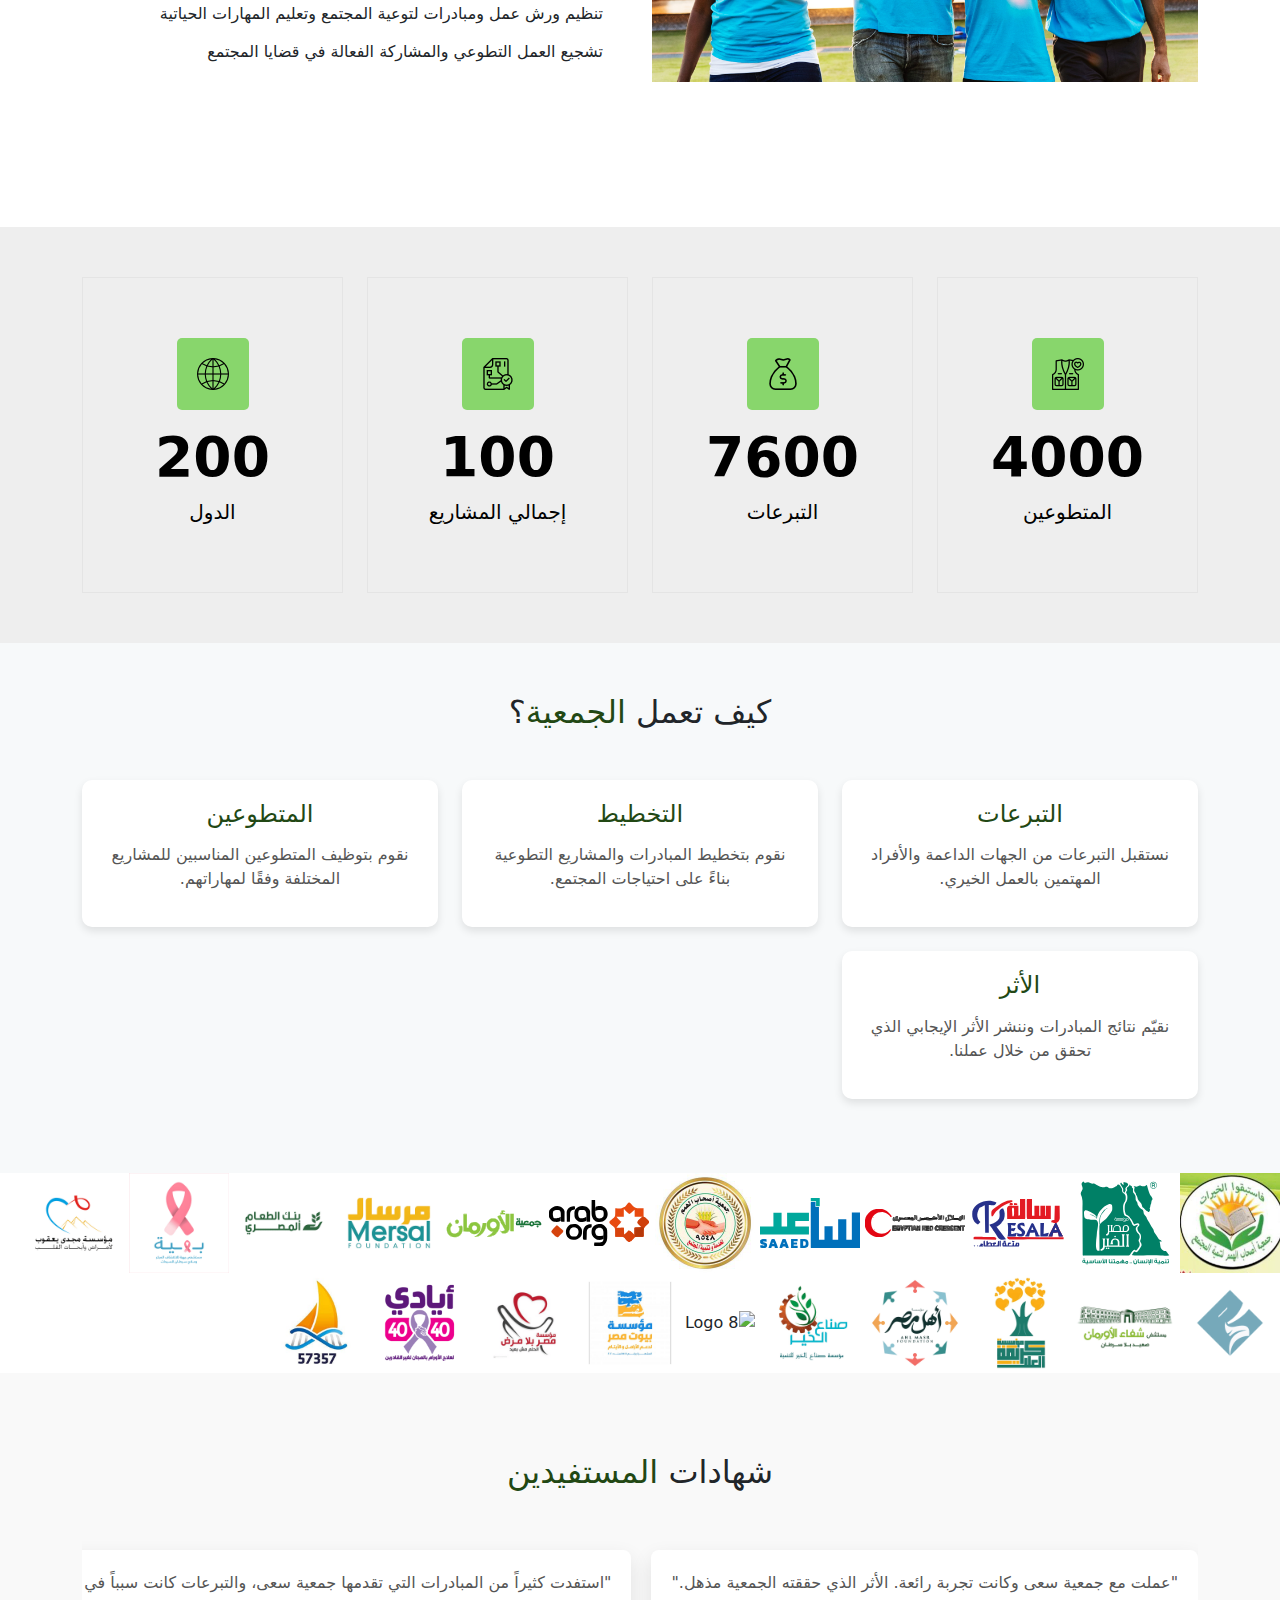
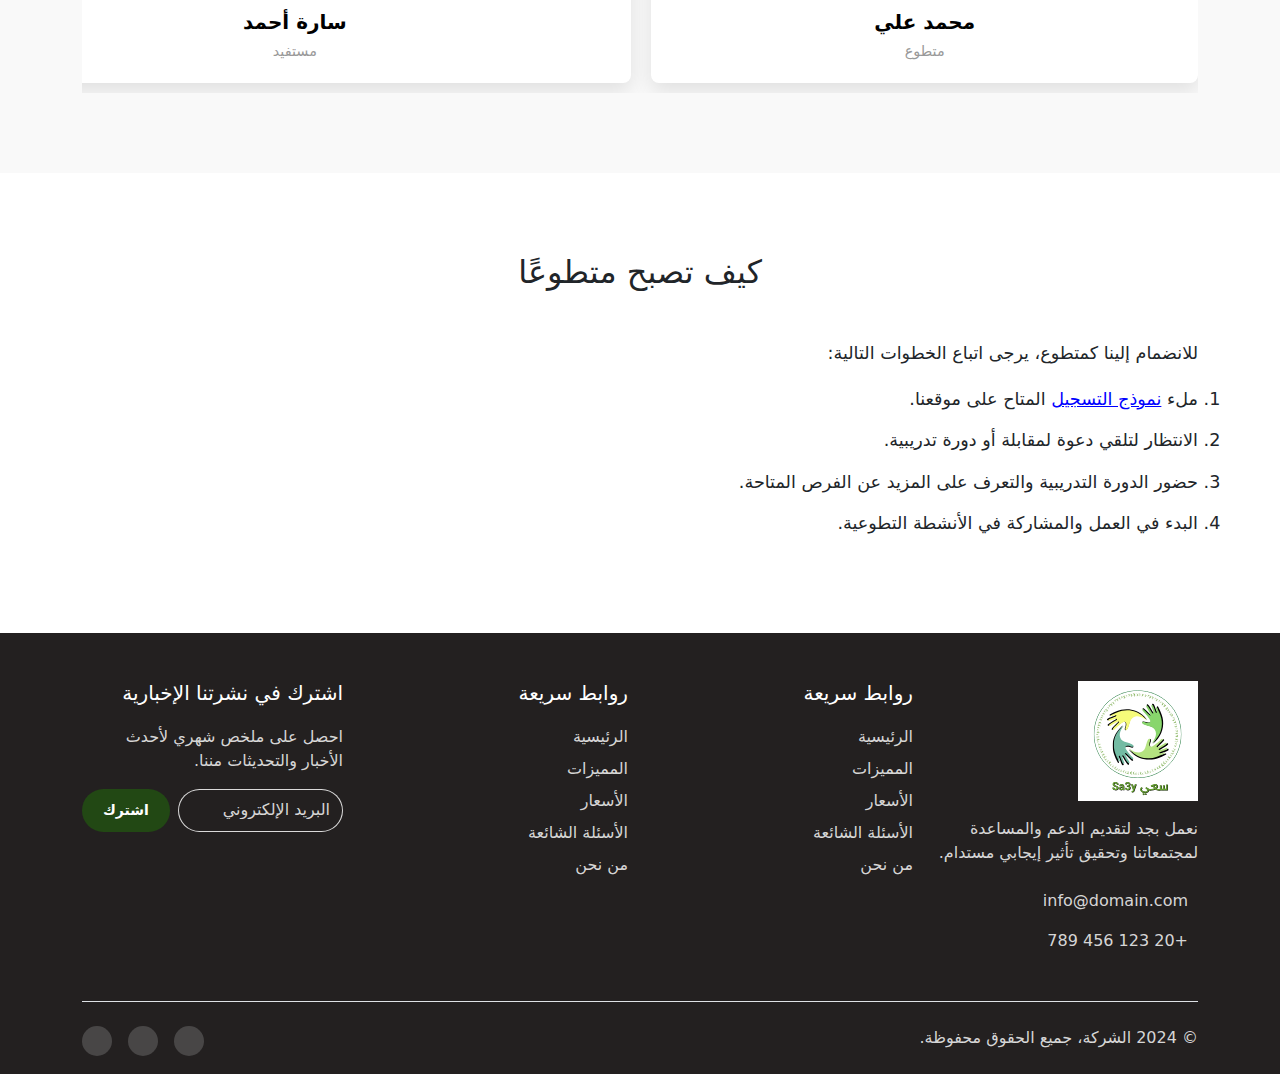
==== commit 8705cdbb: "update pages styles" ====
--- a/index.html
+++ b/index.html
@@ -16,6 +16,7 @@
       referrerpolicy="no-referrer"
     />
 
+    <!-- font family -->
     <link rel="preconnect" href="https://fonts.googleapis.com" />
     <link rel="preconnect" href="https://fonts.gstatic.com" crossorigin />
     <link
@@ -116,7 +117,7 @@
       <div class="text">
         <h2>مرحباً بكم في سعى!</h2>
         <p>انضم إلينا لمساعدة المجتمع وتحقيق التغيير الإيجابي.</p>
-        <a href="#" class="btn">انضم إلينا</a>
+        <a href="joinus.html" class="btn">انضم إلينا</a>
       </div>
     </section>
 
@@ -456,6 +457,10 @@
       </div>
     </footer>
 
+    <div class="backToTop">
+      <i class="fa-regular fa-circle-up fa-2x"></i>
+    </div>
+
     <!-- slick -->
 
     <script
--- a/css/styles.css
+++ b/css/styles.css
@@ -46,20 +46,22 @@
   color: var(--black-color);
 }
 
-
-
 header {
-  .navbar{
+  .navbar {
     box-shadow: 0 0 10px var(--main-color);
   }
   .nav-link:hover {
     background-color: var(--border-color);
+  }
+  @media (max-width: 997px) {
+    .nav-link {
+      padding: 10px;
+    }
   }
   .nav-link.active-link {
     background-color: var(--main-color);
     color: var(--white-color);
   }
-
 }
 
 .landing {
@@ -98,6 +100,11 @@
       color: var(--white-color);
       font-size: 50px;
       margin-bottom: 20px;
+    }
+    @media (max-width: 767px) {
+      h2 {
+        font-size: 20px;
+      }
     }
     p {
       color: var(--border-color);
@@ -430,3 +437,21 @@
     }
   }
 }
+
+.backToTop {
+  position: fixed;
+  bottom: 10px;
+  right: 10px;
+  display: none;
+  cursor: pointer;
+  z-index: 1000;
+  border-radius: 50%;
+  background-color: var(--white-color);
+}
+
+.backToTop.show {
+  display: block;
+  display: flex;
+  align-items: center;
+  justify-content: center;
+}
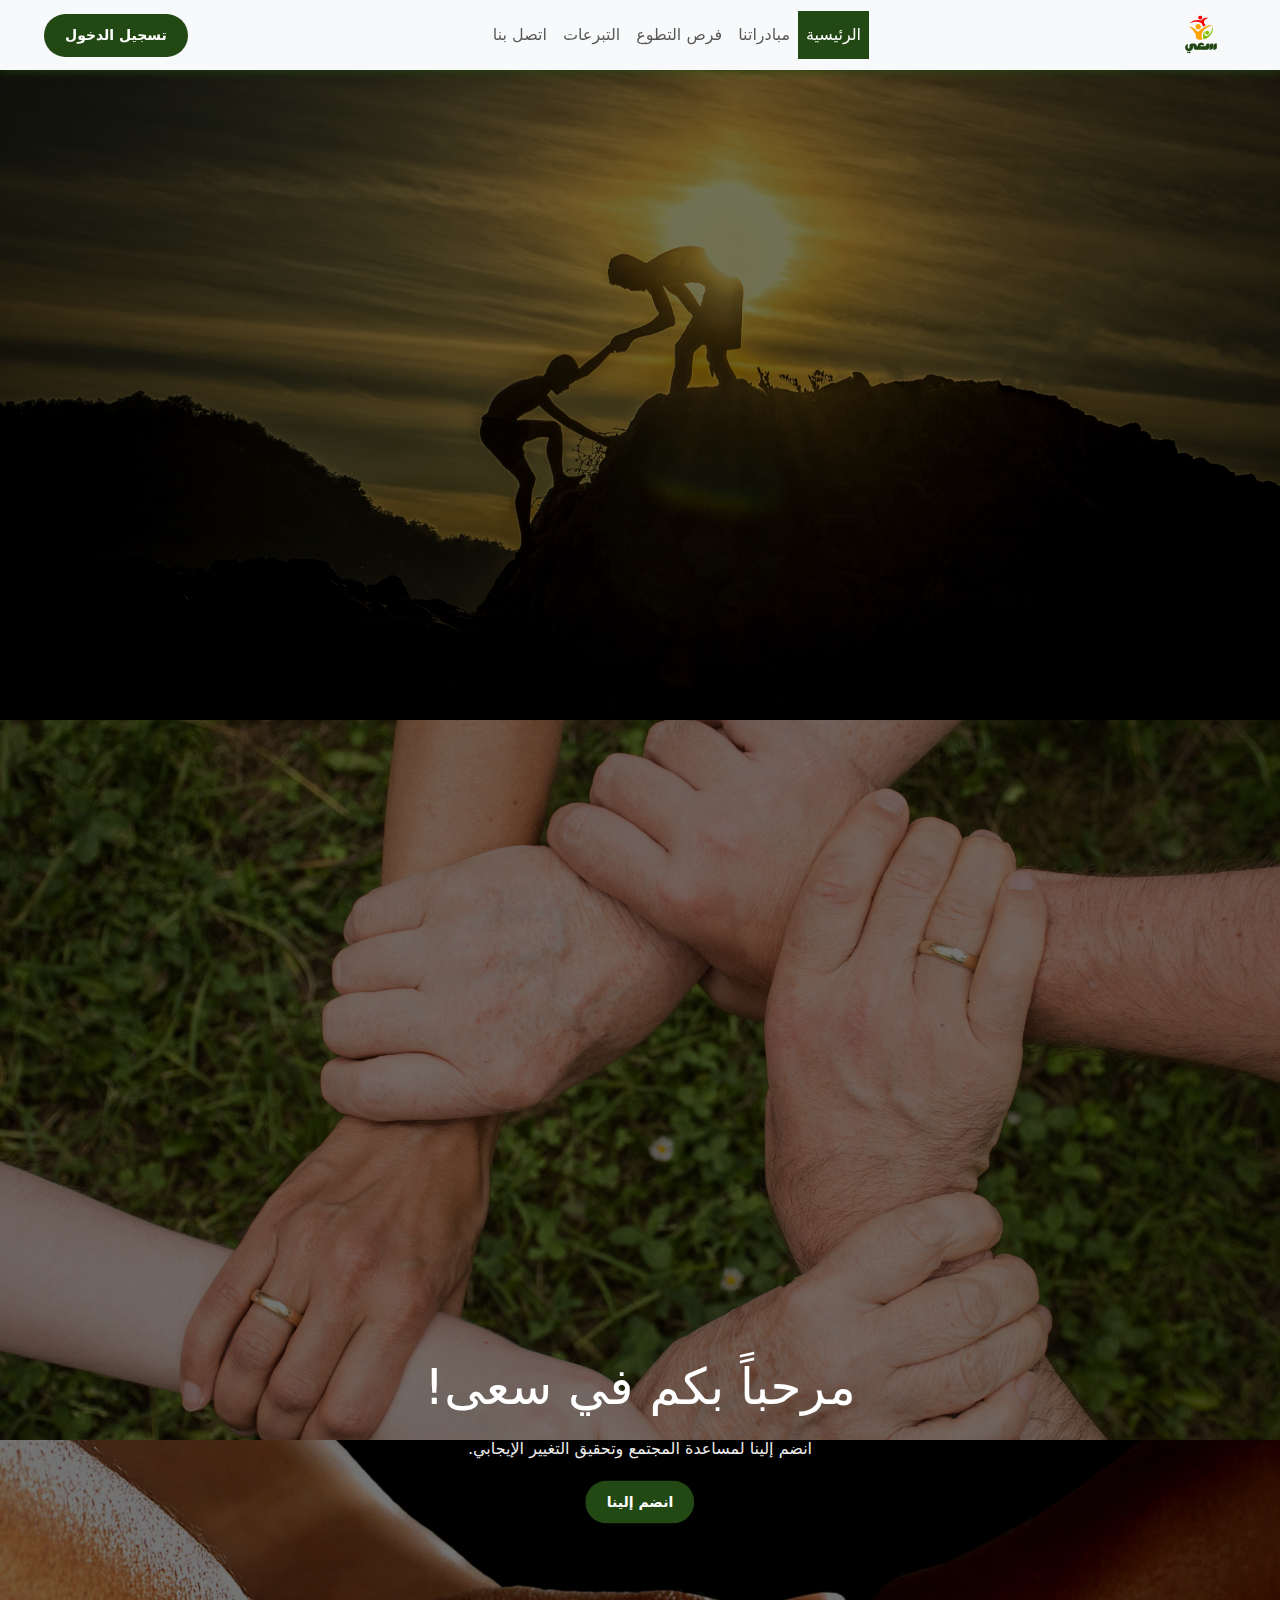
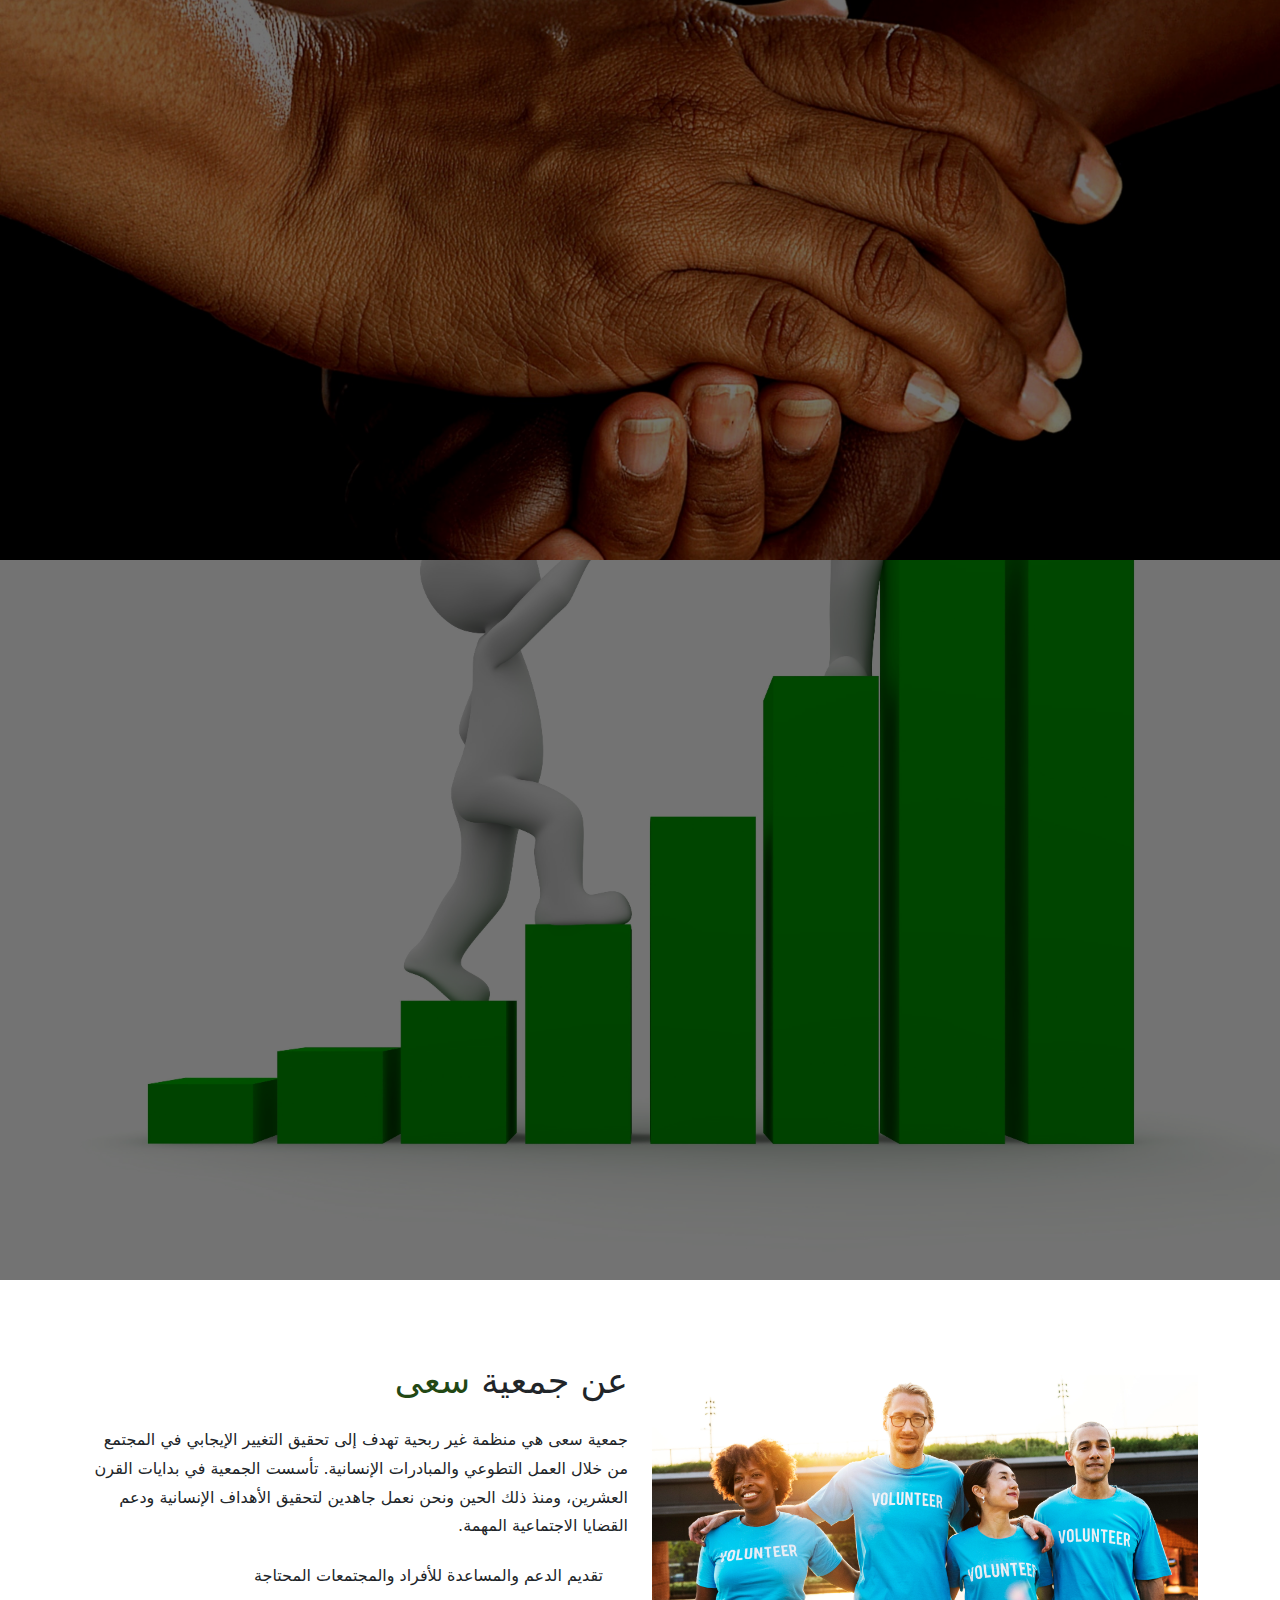
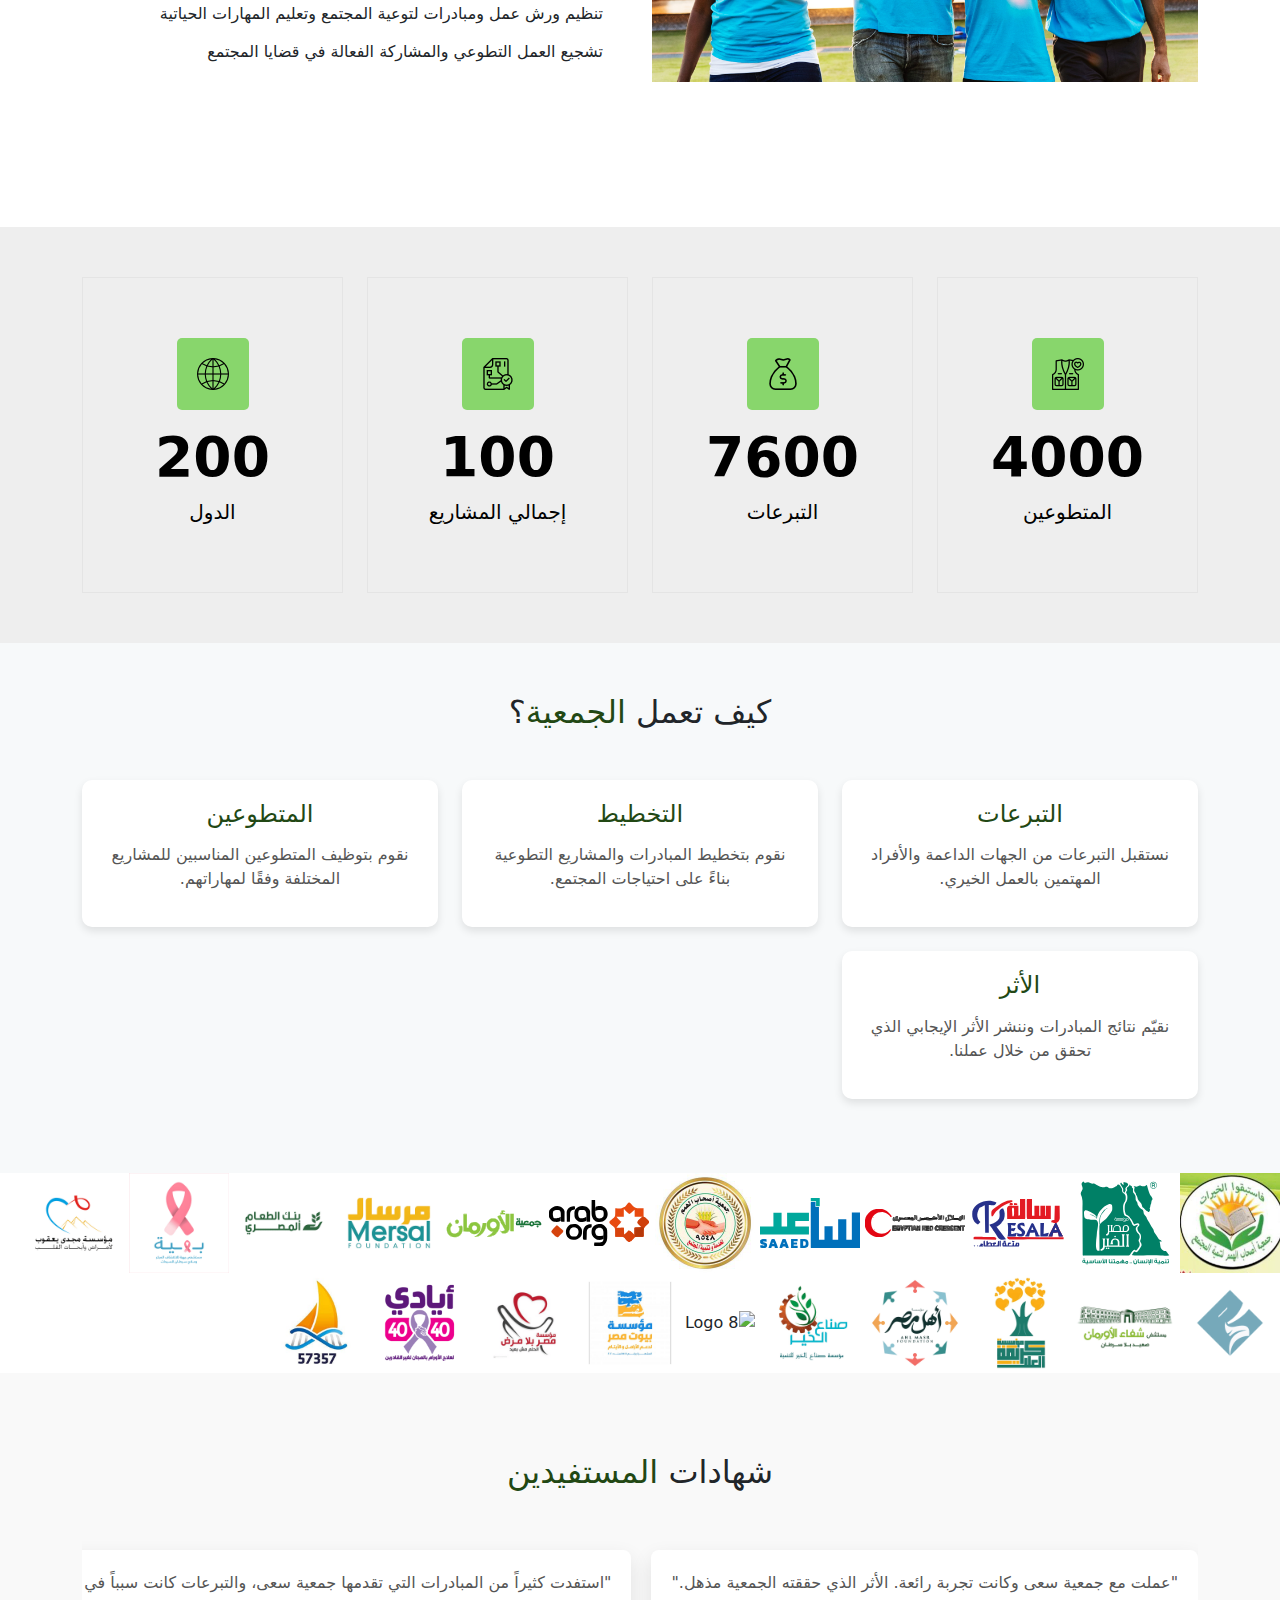
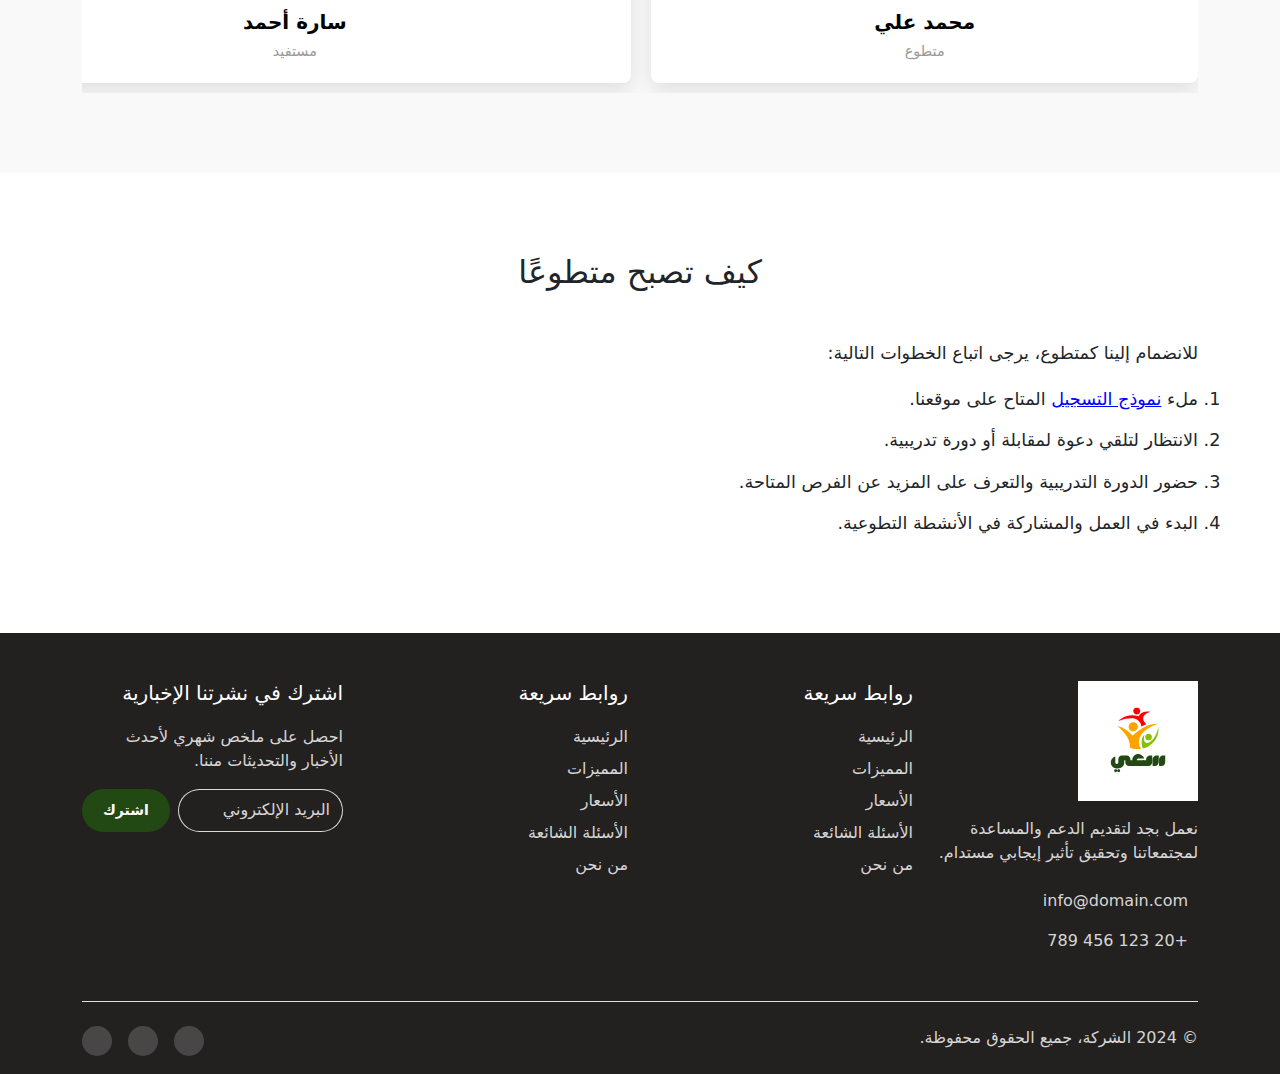
==== commit 930c4c7e: "add logo to header" ====
--- a/index.html
+++ b/index.html
@@ -47,7 +47,13 @@
         class="navbar navbar-expand-lg bg-body-tertiary position-fixed w-100 z-3"
       >
         <div class="container-fluid">
-          <a class="navbar-brand" href="/">شعار</a>
+          <a class="navbar-brand" href="/">
+            <img
+              src="assets/imgs/logo2.svg"
+              alt="logo"
+              width="70px"
+            />
+          </a>
           <button
             class="navbar-toggler"
             type="button"
@@ -322,7 +328,7 @@
           <li>
             ملء
             <a
-              href="#"
+              href="login.html"
               style="text-decoration: underline; color: inherit; color: blue"
               >نموذج التسجيل</a
             >
--- a/css/styles.css
+++ b/css/styles.css
@@ -46,18 +46,45 @@
   color: var(--black-color);
 }
 
+
 header {
   .navbar {
     box-shadow: 0 0 10px var(--main-color);
-  }
+    height: 70px;
+    padding: 0.5rem 1rem;
+
+    @media (max-width: 997px) {
+      height: auto;
+      padding: 0.2rem 1rem;
+    }
+  }
+
+  .navbar-brand img {
+    max-width: 70px;
+    height: auto;
+    @media (max-width: 997px) {
+      max-width: 60px;
+    }
+  }
+
+  .navbar-toggler {
+    padding: 0.25rem 0.75rem;
+    @media (max-width: 997px) {
+      padding: 0.2rem 0.5rem;
+    }
+  }
+
+  .nav-link {
+    padding: 0.75rem 1rem;
+    @media (max-width: 997px) {
+      padding: 0.5rem 0.75rem;
+    }
+  }
+
   .nav-link:hover {
     background-color: var(--border-color);
   }
-  @media (max-width: 997px) {
-    .nav-link {
-      padding: 10px;
-    }
-  }
+
   .nav-link.active-link {
     background-color: var(--main-color);
     color: var(--white-color);
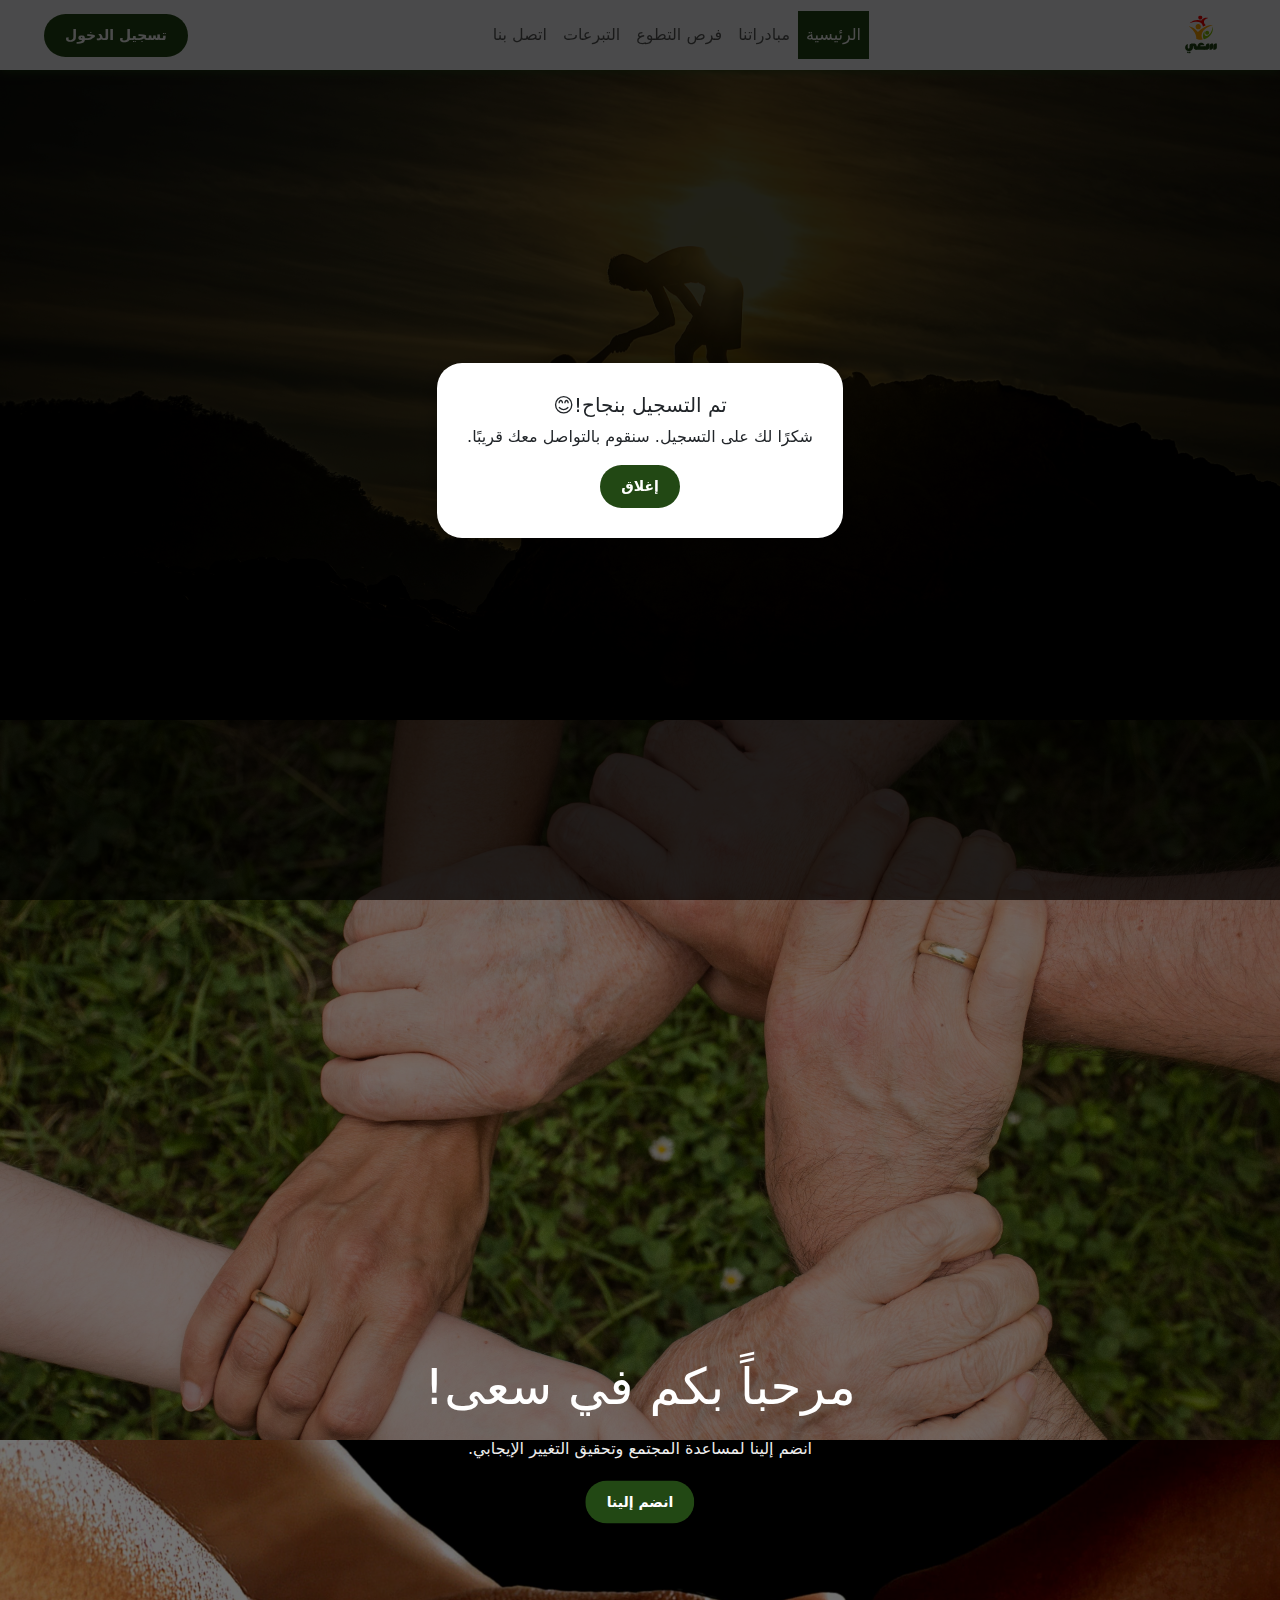
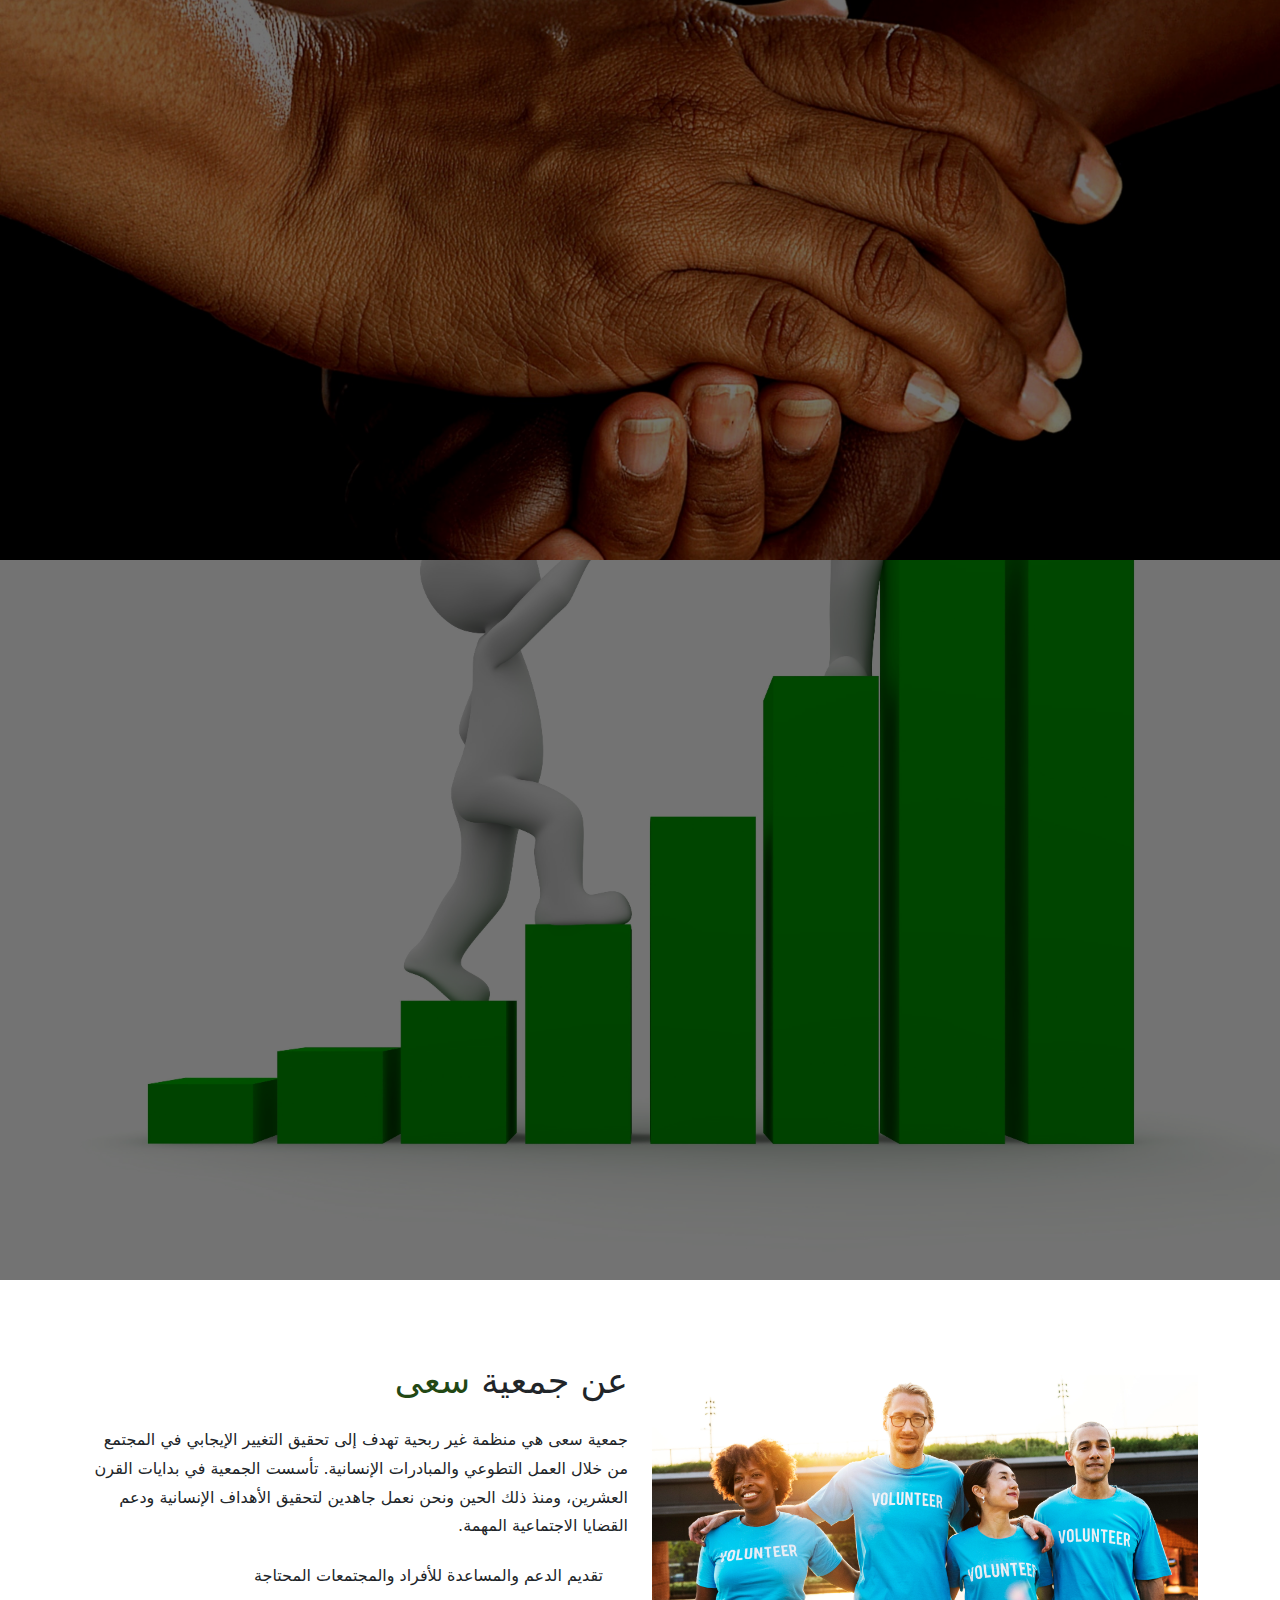
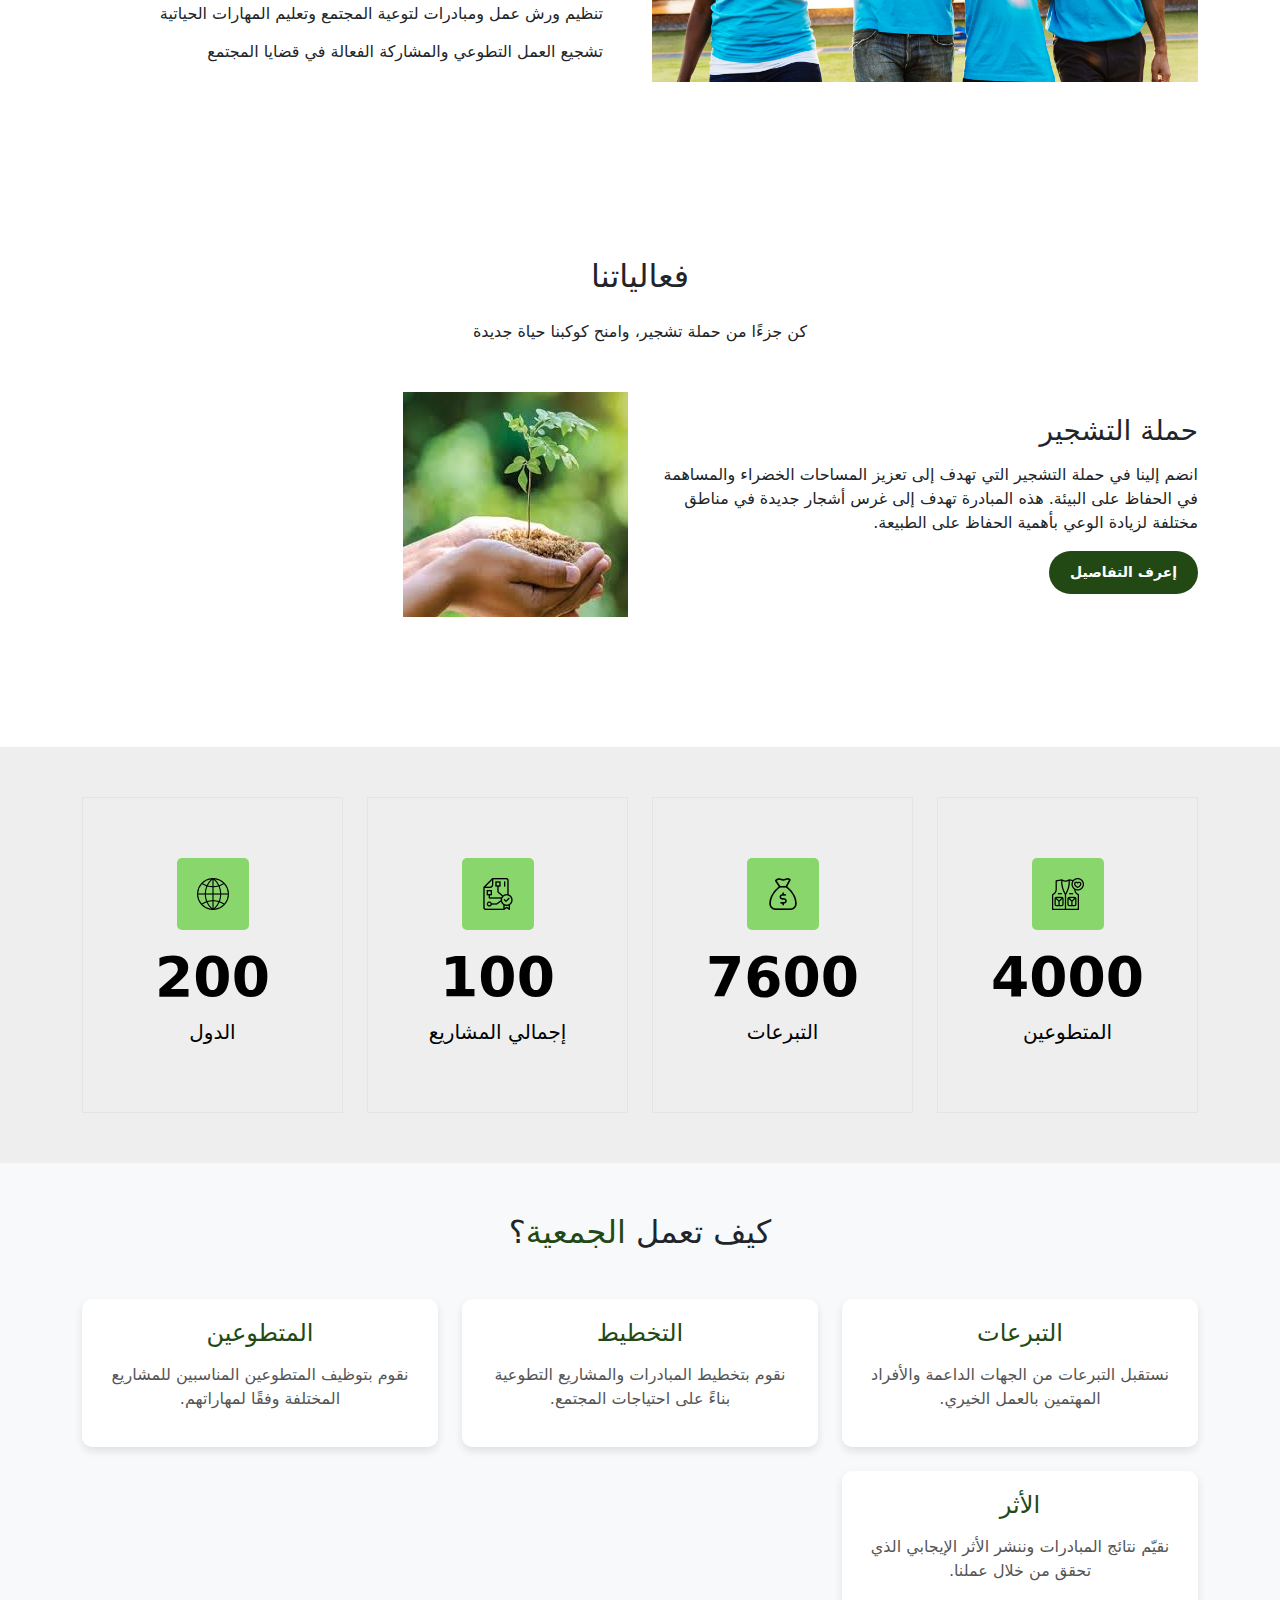
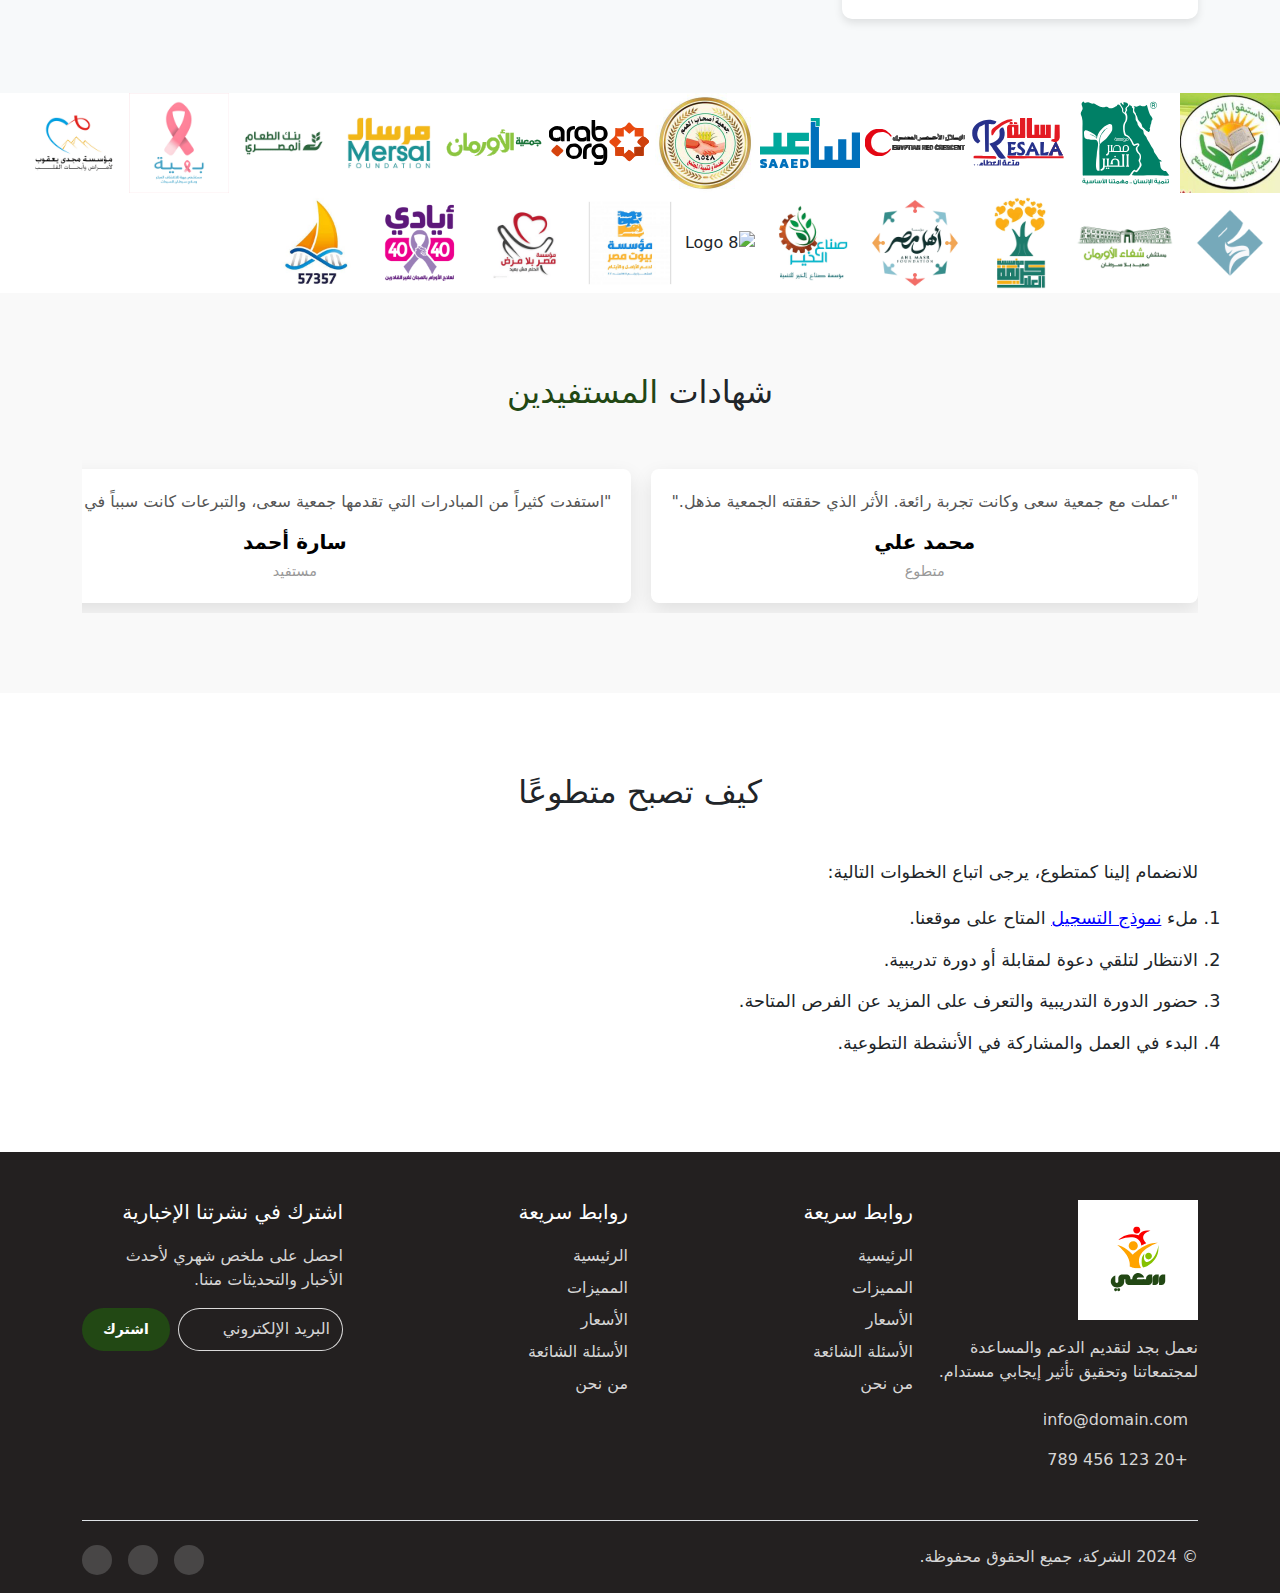
==== commit fdba2d49: "add events section" ====
--- a/index.html
+++ b/index.html
@@ -8,6 +8,7 @@
     <link rel="stylesheet" href="css/bootstrap.min.css" />
     <link rel="stylesheet" href="css/variables.css" />
     <link rel="stylesheet" href="css/styles.css" />
+
     <link
       rel="stylesheet"
       href="https://cdnjs.cloudflare.com/ajax/libs/font-awesome/6.6.0/css/all.min.css"
@@ -48,11 +49,7 @@
       >
         <div class="container-fluid">
           <a class="navbar-brand" href="/">
-            <img
-              src="assets/imgs/logo2.svg"
-              alt="logo"
-              width="70px"
-            />
+            <img src="assets/imgs/logo2.svg" alt="logo" width="70px" />
           </a>
           <button
             class="navbar-toggler"
@@ -162,6 +159,139 @@
         </div>
       </div>
     </section>
+
+    <section class="events section-padding" id="events">
+      <div class="container">
+        <div class="section-title mb-5 text-center">
+          <h2 class="section-title mb-4">فعالياتنا</h2>
+          <p>كن جزءًا من حملة تشجير، وامنح كوكبنا حياة جديدة</p>
+        </div>
+        <div class="row align-items-center">
+
+          <div class="col-12 col-lg-6">
+            <div class="events-txt">
+              <h3 class="mb-3">حملة التشجير</h3>
+              <p>
+                انضم إلينا في حملة التشجير التي تهدف إلى تعزيز المساحات الخضراء
+                والمساهمة في الحفاظ على البيئة. هذه المبادرة تهدف إلى غرس أشجار
+                جديدة في مناطق مختلفة لزيادة الوعي بأهمية الحفاظ على الطبيعة.
+              </p>
+              <a href="#" class="btn" onclick="openModal(1)">إعرف التفاصيل</a>
+            </div>
+          </div>
+
+
+          <div class="col-12 col-lg-6 mb-4 mb-lg-0">
+            <div>
+              <img
+                src="assets/imgs/homePage/tasger.jpeg"
+                alt="حملة تشجير"
+                loading="lazy"
+              />
+            </div>
+          </div>
+     
+        </div>
+      </div>
+    </section>
+
+
+
+    <div id="modal-det" class="modal-det">
+      <div class="modal-content-det">
+        <div id="modal-text-det"></div>
+        <button class="btn btn-success" onclick="openRegistrationModal()">
+          سجل الآن
+        </button>
+        <button class="btn" onclick="closeModal()">إغلاق</button>
+      </div>
+    </div>
+
+
+
+    <div id="registrationModal" class="modal-reg">
+      <div class="modal-content-reg">
+        <h5>سجل الآن</h5>
+        <form id="registrationForm">
+          <div class="form-group">
+            <label for="name">الاسم</label>
+            <input
+              type="text"
+              class="form-control"
+              id="name"
+              placeholder="ادخل اسمك"
+              required
+            />
+          </div>
+          <div class="form-group">
+            <label for="email">الايميل</label>
+            <input
+              type="email"
+              class="form-control"
+              id="email"
+              placeholder="ادخل ايميلك"
+              required
+            />
+          </div>
+          <div class="form-group">
+            <label for="address">العنوان</label>
+            <input
+              type="text"
+              class="form-control"
+              id="address"
+              placeholder="ادخل عنوانك"
+              required
+            />
+          </div>
+          <div class="form-group">
+            <label for="age">السن</label>
+            <input
+              type="number"
+              class="form-control"
+              id="age"
+              placeholder="ادخل سنك"
+              required
+            />
+          </div>
+          <button type="submit" class="btn">إرسال</button>
+          <button type="button" class="btn" onclick="closeRegistrationModal()">
+            إغلاق
+          </button>
+        </form>
+      </div>
+    </div>
+
+
+
+
+
+
+
+    <div id="successModal" class="modal-success">
+      <div class="modal-content-success">
+        <h5>تم التسجيل بنجاح!😊</h5>
+        <p>شكرًا لك على التسجيل. سنقوم بالتواصل معك قريبًا.</p>
+        <button class="btn" onclick="closeSuccessModal()">إغلاق</button>
+      </div>
+    </div>
+
+
+
+
+
+
+
+
+
+
+
+
+
+
+
+
+
+
 
     <section class="counter-area">
       <div class="container">
@@ -489,7 +619,8 @@
     ></script>
 
     <script src="js/bootstrap.min.js"></script>
+    <script src="https://cdn.jsdelivr.net/npm/aos@2.3.4/dist/aos.js"></script>
+    <script src="js/blog.js"></script>
     <script src="js/index.js"></script>
-    <!-- slick -->
   </body>
 </html>
--- a/css/styles.css
+++ b/css/styles.css
@@ -185,6 +185,224 @@
     }
   }
 }
+
+
+
+
+
+
+
+
+.modal-det {
+  display: none;
+  position: fixed;
+  z-index: 999;
+  left: 0;
+  top: 0;
+  width: 100%;
+  height: 100%;
+  background-color: rgba(0, 0, 0, 0.7);
+  justify-content: center;
+  align-items: center;
+
+
+.modal-content-det {
+  background-color: var(--white-color);
+  padding: 30px;
+  width: 80%;
+  max-width: 600px;
+  text-align: center;
+  border-radius: 25px;
+  animation: fadeIn 0.3s ease;
+
+  
+}
+}
+.modal-content-det strong {
+  font-size: 1.7em;
+  margin: 15px auto;
+  color: var(--main-color);
+}
+
+.modal-content-det ul {
+  margin: 20px 0;
+  padding-left: 0;
+  text-align: center;
+  list-style: none;
+  font-size: 1rem;
+  font-weight: 700;
+}
+
+.modal-content-det p {
+  line-height: 1.6;
+  color: #333333b3;
+  font-size: 1rem;
+  font-weight: bold;
+}
+
+.modal-det button {
+  margin-top: 20px;
+  padding: 10px 20px;
+  background-color: var(--main-color);
+  color: white;
+  border-radius: 20px;
+  cursor: pointer;
+  font-size: 1rem;
+  transition: background-color 0.3s ease;
+}
+
+.modal-det button:hover {
+  background-color: var(--hover-color);
+}
+
+@keyframes fadeIn {
+  from {
+    opacity: 0;
+    transform: scale(0.8);
+  }
+  to {
+    opacity: 1;
+    transform: scale(1);
+  }
+}
+
+/* Modal Registration */
+.modal-reg {
+  display: none;
+  position: fixed;
+  z-index: 1000;
+  left: 0;
+  top: 0;
+  width: 100%;
+  height: 100%;
+  background-color: rgba(0, 0, 0, 0.8);
+  justify-content: center;
+  align-items: center;
+}
+
+.modal-content-reg {
+  background-color: white;
+  padding: 30px;
+  width: 80%;
+  max-width: 500px;
+  border-radius: 25px;
+  animation: fadeIn 0.3s ease;
+}
+
+.modal-content-reg h5 {
+  font-size: 2rem;
+  color: white;
+  margin: 15px auto;
+  padding: 10px;
+  background-color: var(--main-color);
+  border-radius: 20px;
+  text-align: center;
+}
+
+.modal-content-reg label {
+  font-weight: bold;
+  color: rgba(0, 0, 0, 0.7);
+  font-size: 1rem;
+  display: block;
+  margin-bottom: 5px;
+}
+
+.modal-content-reg input {
+  border-radius: 5px;
+  border: 1px solid #ced4da;
+  padding: 10px;
+  width: 100%;
+  transition: border-color 0.3s;
+}
+
+.modal-content-reg input:focus {
+  border: 2px solid var(--main-color);
+  outline: none;
+  box-shadow: 0 0 5px var(--main-color);
+  background-color: #f2fff0;
+}
+
+.modal-content-reg button {
+  width: 100%;
+  margin-top: 10px;
+  padding: 12px;
+  font-weight: bold;
+  background-color: var(--main-color);
+  color: white;
+  border-radius: 20px;
+  cursor: pointer;
+  transition: background-color 0.3s;
+}
+
+.modal-content-reg button:hover {
+  background-color: var(--hover-color);
+}
+
+.modal-success {
+  display: none;
+  position: fixed;
+  z-index: 1000;
+  left: 0;
+  top: 0;
+  width: 100%;
+  height: 100%;
+  display: flex;
+  justify-content: center;
+  align-items: center;
+  background-color: rgba(0, 0, 0, 0.7);
+}
+
+.modal-content-success {
+  background-color: white;
+  padding: 30px;
+  border-radius: 25px;
+  box-shadow: 0 4px 20px rgba(0, 0, 0, 0.3);
+  max-width: 500px;
+  text-align: center;
+}
+
+@media (max-width: 768px) {
+  .modal-content-det, .modal-content-reg, .modal-content-success {
+    width: 90%;
+  }
+
+  .btn {
+    font-size: 0.9rem;
+    padding: 8px 16px;
+  }
+}
+
+
+
+
+
+
+
+
+
+
+
+
+
+
+
+
+
+
+
+
+
+
+
+
+
+
+
+
+
+
+
+
 
 .slick {
   overflow: hidden;
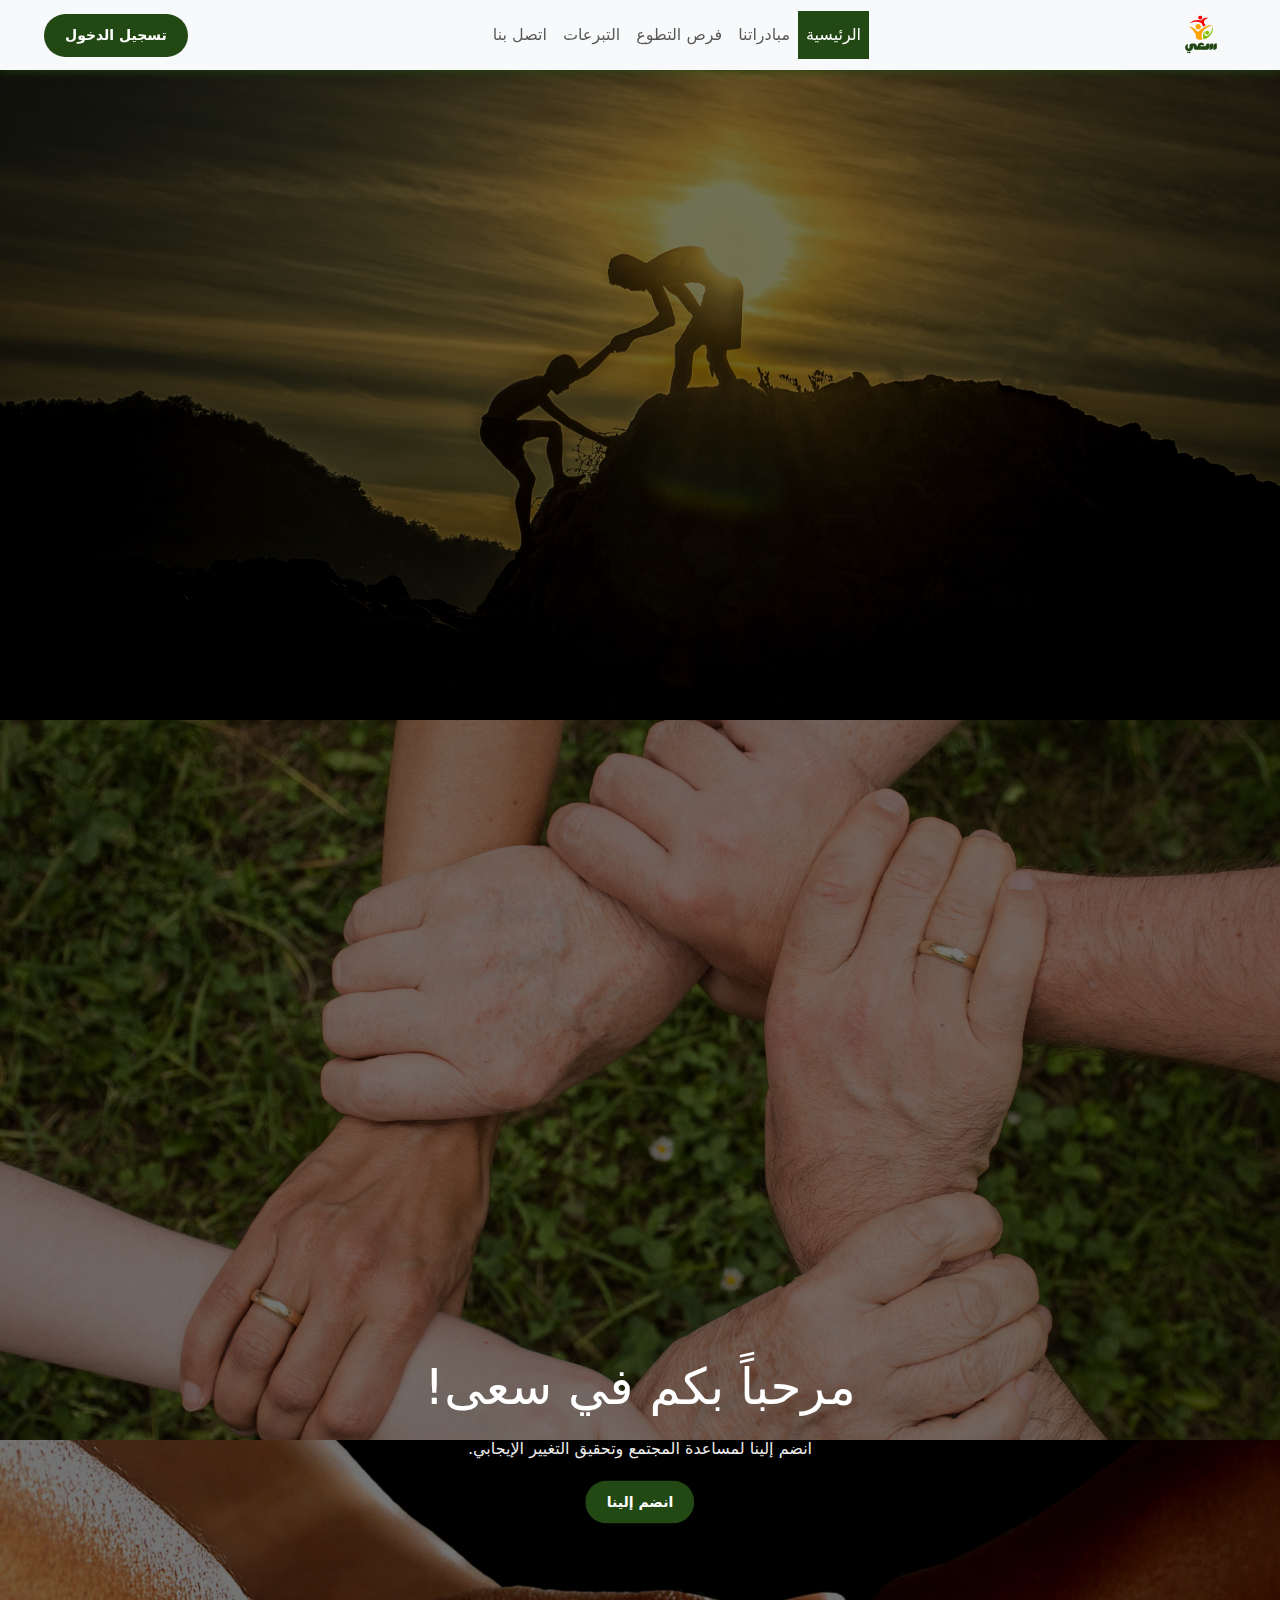
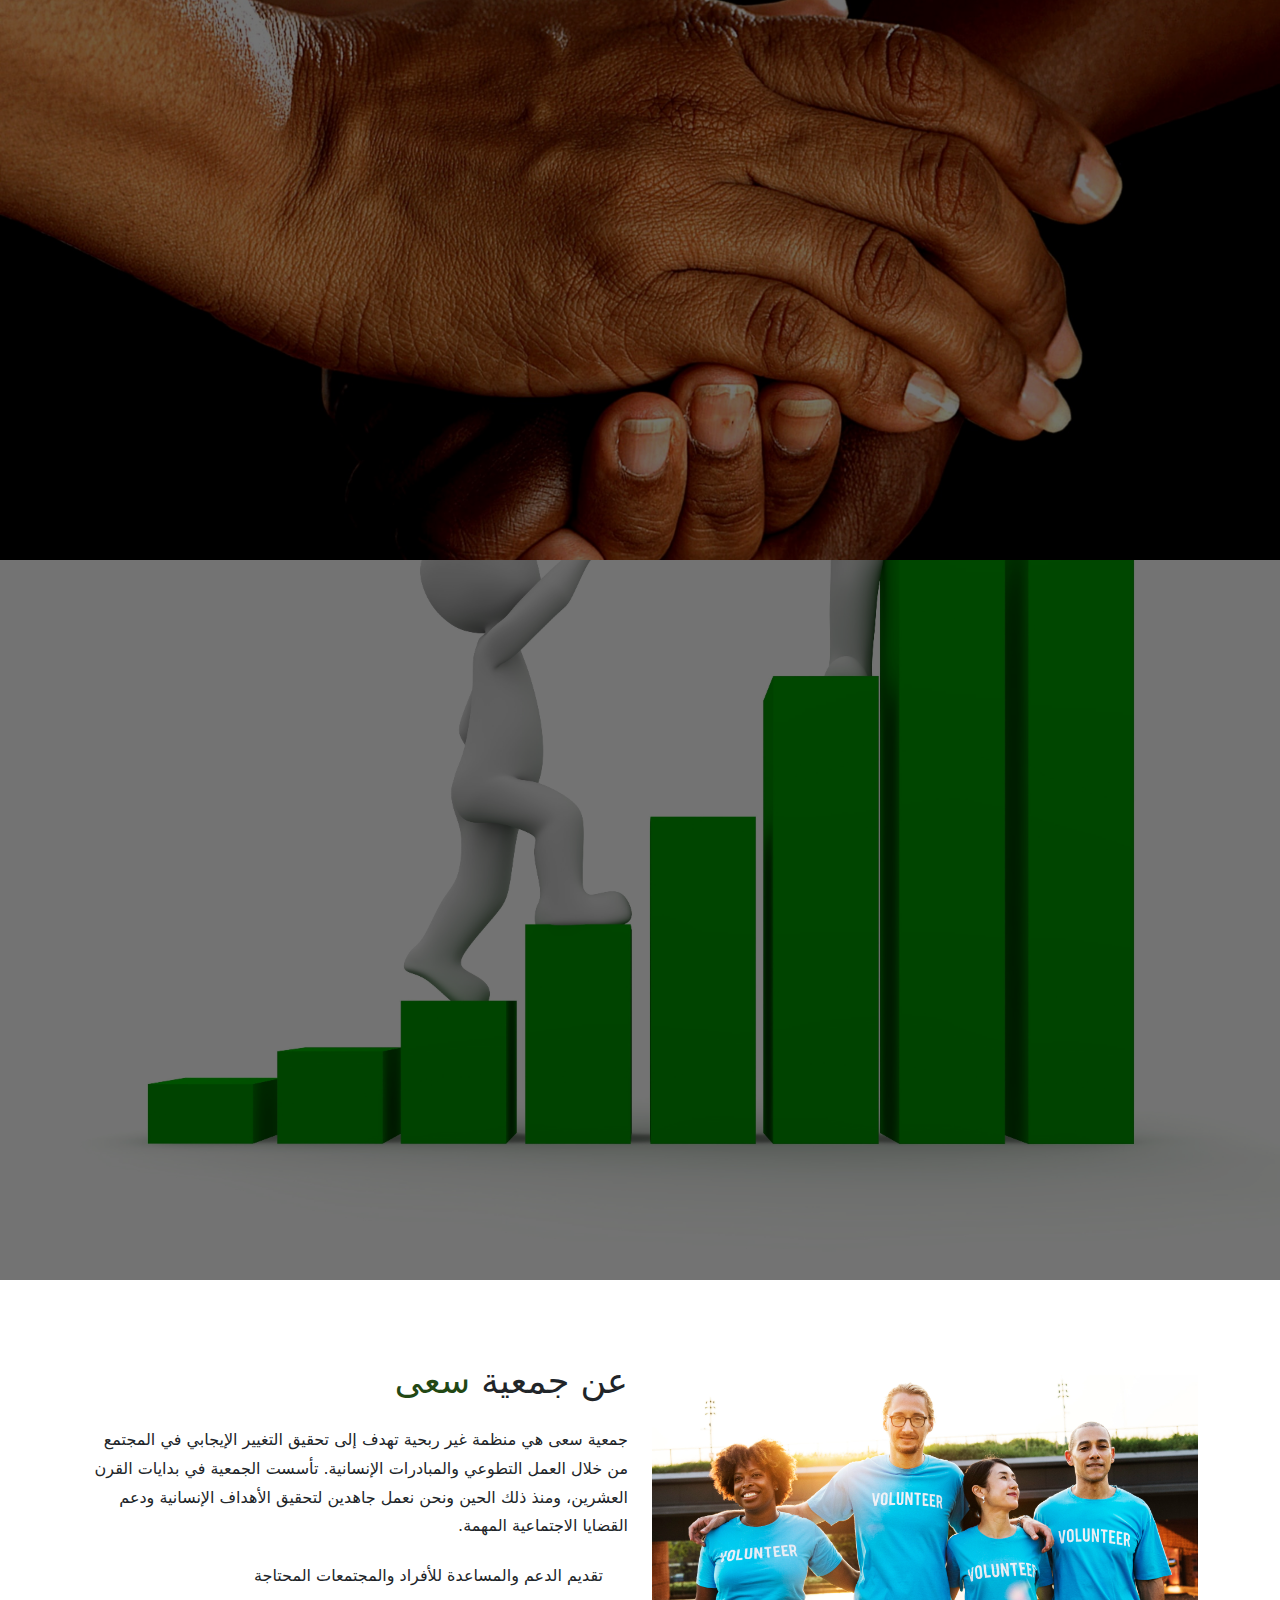
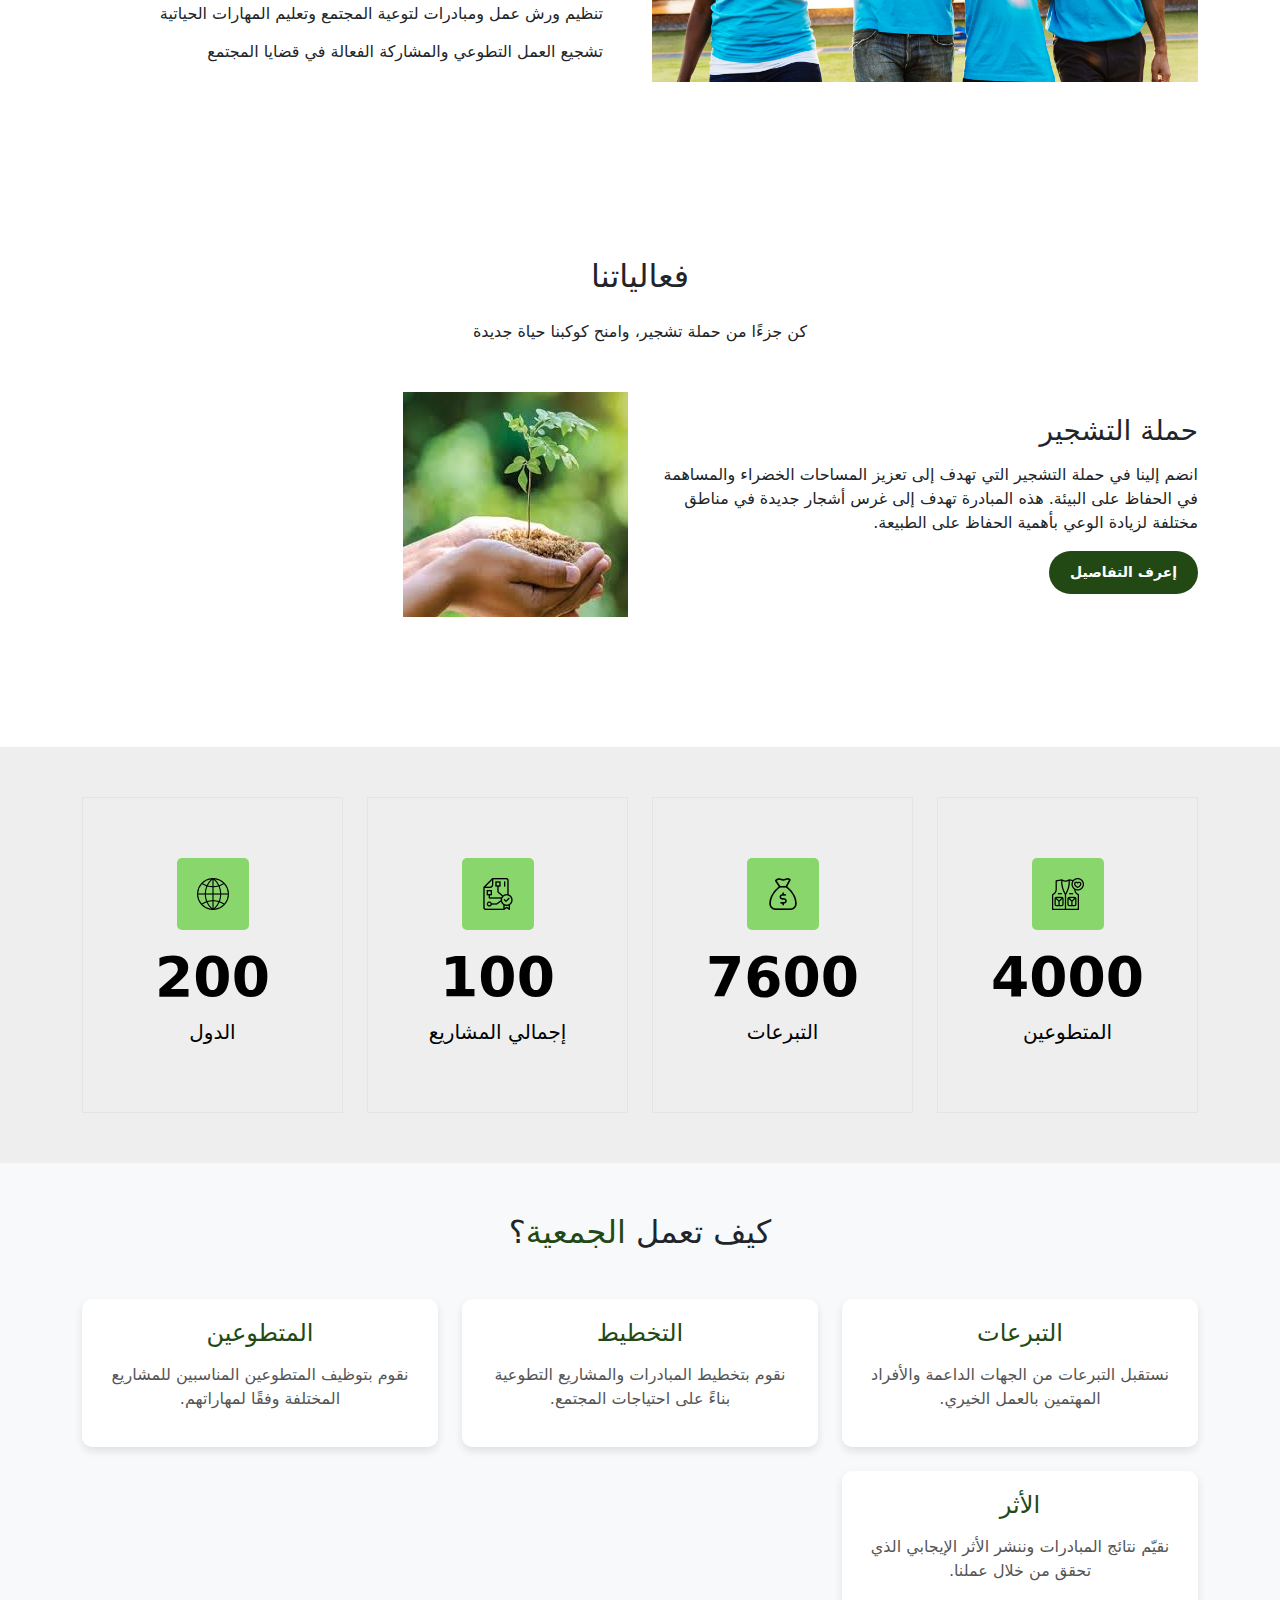
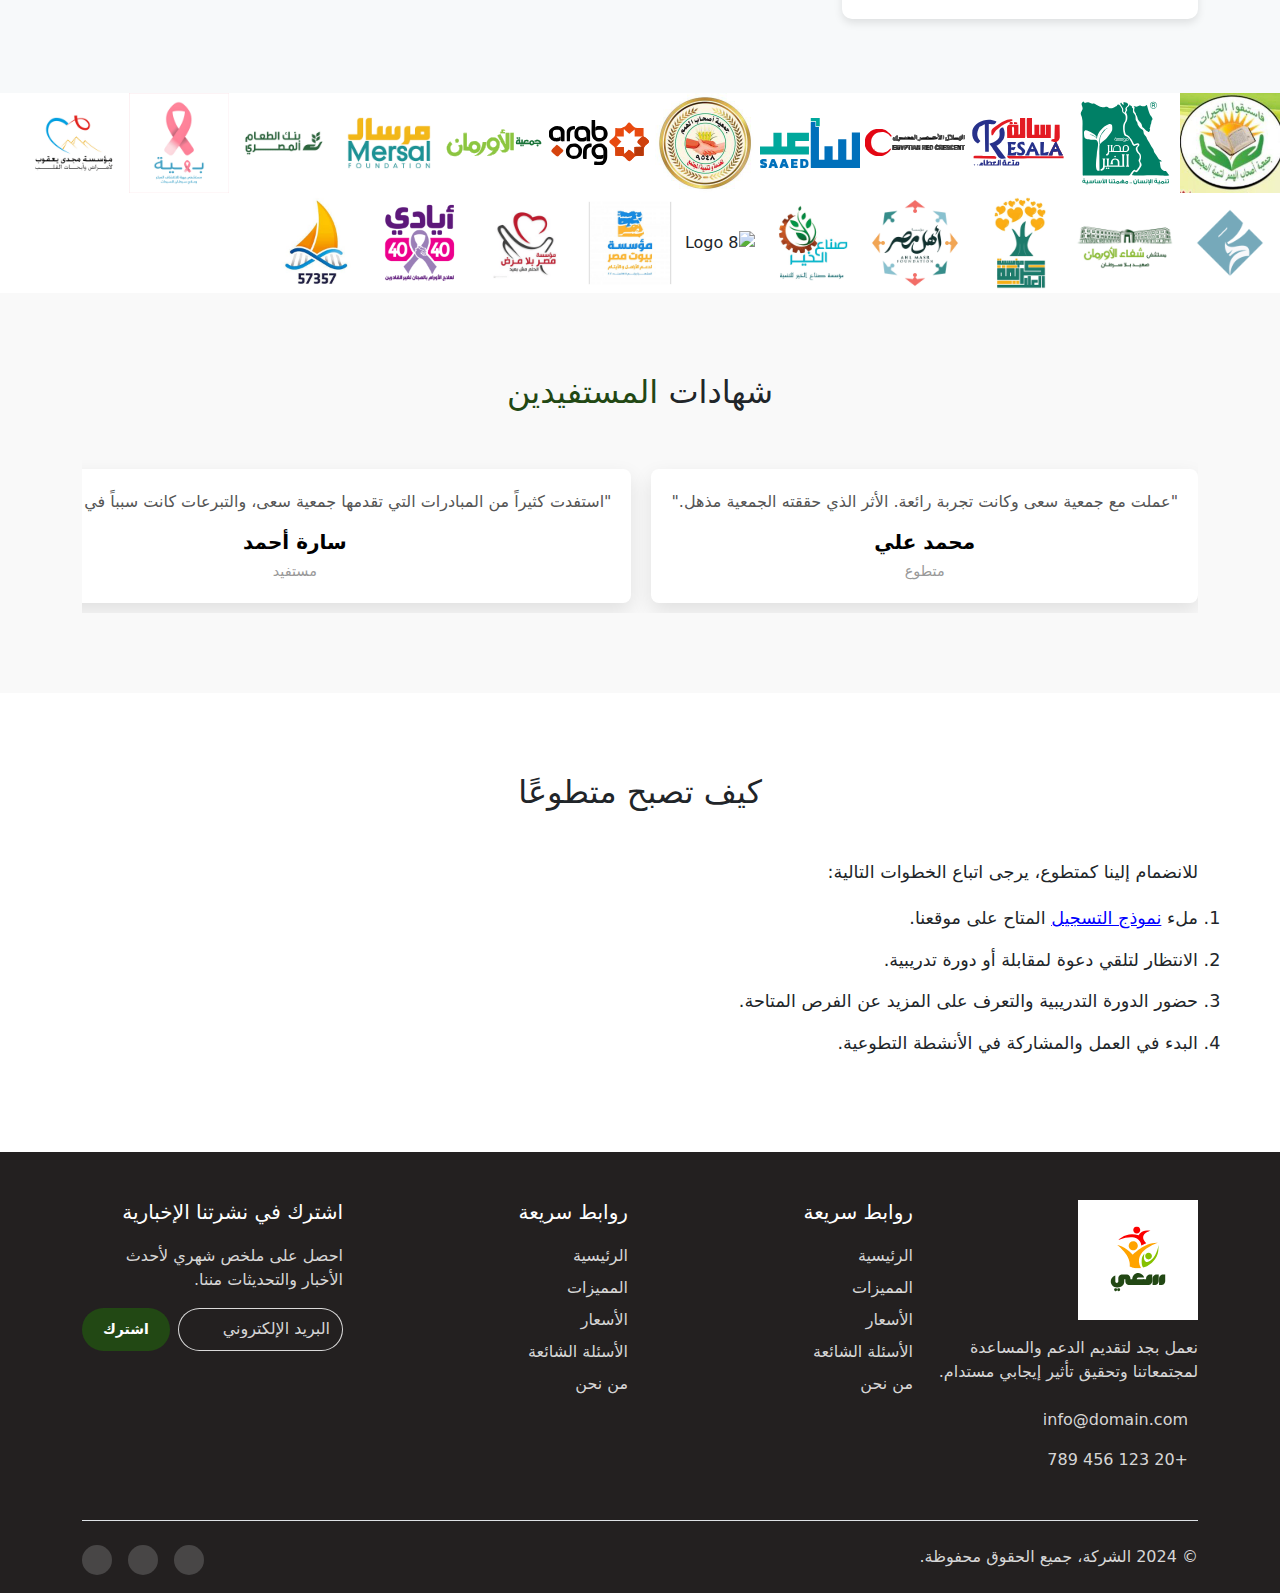
==== commit e645b4e3: "style: :lipstick:" ====
--- a/index.html
+++ b/index.html
@@ -167,7 +167,6 @@
           <p>كن جزءًا من حملة تشجير، وامنح كوكبنا حياة جديدة</p>
         </div>
         <div class="row align-items-center">
-
           <div class="col-12 col-lg-6">
             <div class="events-txt">
               <h3 class="mb-3">حملة التشجير</h3>
@@ -180,7 +179,6 @@
             </div>
           </div>
 
-
           <div class="col-12 col-lg-6 mb-4 mb-lg-0">
             <div>
               <img
@@ -190,12 +188,9 @@
               />
             </div>
           </div>
-     
-        </div>
-      </div>
-    </section>
-
-
+        </div>
+      </div>
+    </section>
 
     <div id="modal-det" class="modal-det">
       <div class="modal-content-det">
@@ -206,8 +201,6 @@
         <button class="btn" onclick="closeModal()">إغلاق</button>
       </div>
     </div>
-
-
 
     <div id="registrationModal" class="modal-reg">
       <div class="modal-content-reg">
@@ -261,12 +254,6 @@
       </div>
     </div>
 
-
-
-
-
-
-
     <div id="successModal" class="modal-success">
       <div class="modal-content-success">
         <h5>تم التسجيل بنجاح!😊</h5>
@@ -274,24 +261,6 @@
         <button class="btn" onclick="closeSuccessModal()">إغلاق</button>
       </div>
     </div>
-
-
-
-
-
-
-
-
-
-
-
-
-
-
-
-
-
-
 
     <section class="counter-area">
       <div class="container">
--- a/css/styles.css
+++ b/css/styles.css
@@ -45,7 +45,6 @@
   background-color: var(--btn-hover-color);
   color: var(--black-color);
 }
-
 
 header {
   .navbar {
@@ -186,13 +185,6 @@
   }
 }
 
-
-
-
-
-
-
-
 .modal-det {
   display: none;
   position: fixed;
@@ -205,18 +197,15 @@
   justify-content: center;
   align-items: center;
 
-
-.modal-content-det {
-  background-color: var(--white-color);
-  padding: 30px;
-  width: 80%;
-  max-width: 600px;
-  text-align: center;
-  border-radius: 25px;
-  animation: fadeIn 0.3s ease;
-
-  
-}
+  .modal-content-det {
+    background-color: var(--white-color);
+    padding: 30px;
+    width: 80%;
+    max-width: 600px;
+    text-align: center;
+    border-radius: 25px;
+    animation: fadeIn 0.3s ease;
+  }
 }
 .modal-content-det strong {
   font-size: 1.7em;
@@ -346,7 +335,6 @@
   top: 0;
   width: 100%;
   height: 100%;
-  display: flex;
   justify-content: center;
   align-items: center;
   background-color: rgba(0, 0, 0, 0.7);
@@ -362,7 +350,9 @@
 }
 
 @media (max-width: 768px) {
-  .modal-content-det, .modal-content-reg, .modal-content-success {
+  .modal-content-det,
+  .modal-content-reg,
+  .modal-content-success {
     width: 90%;
   }
 
@@ -371,38 +361,6 @@
     padding: 8px 16px;
   }
 }
-
-
-
-
-
-
-
-
-
-
-
-
-
-
-
-
-
-
-
-
-
-
-
-
-
-
-
-
-
-
-
-
 
 .slick {
   overflow: hidden;
